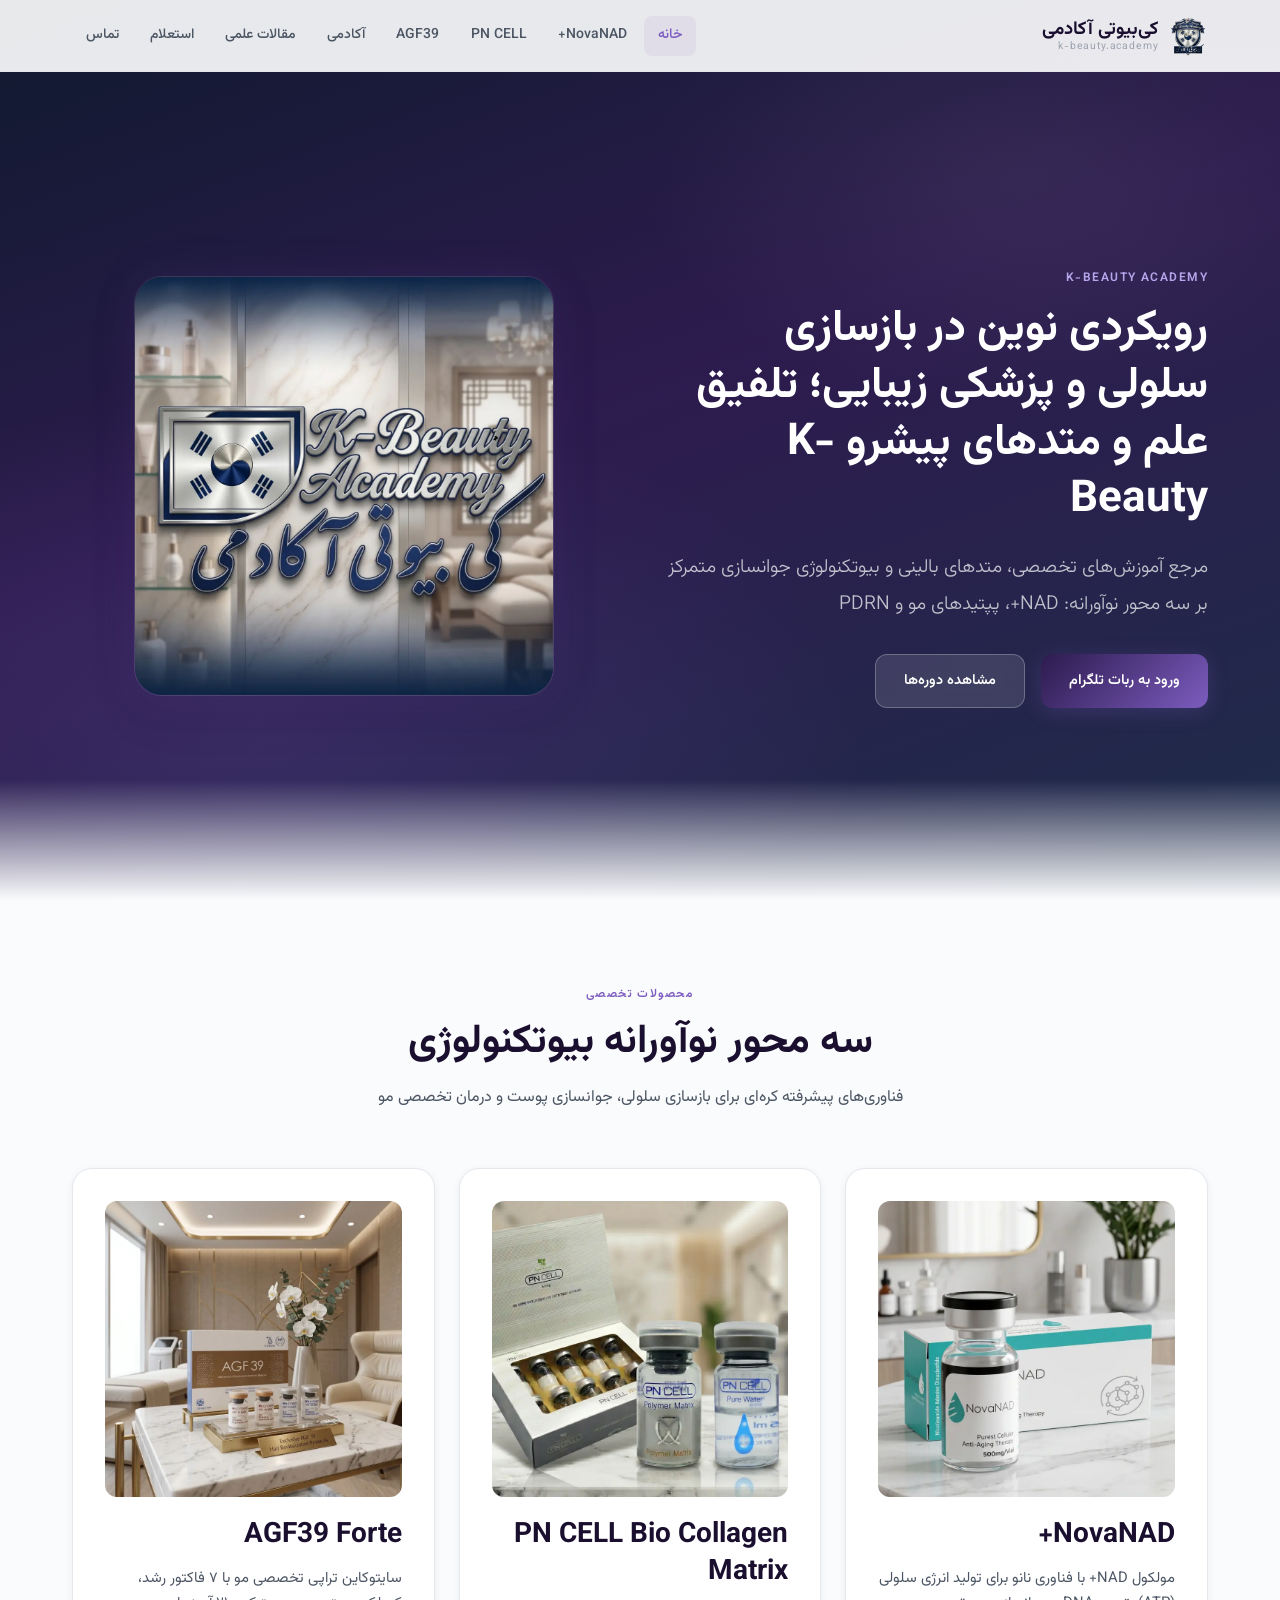
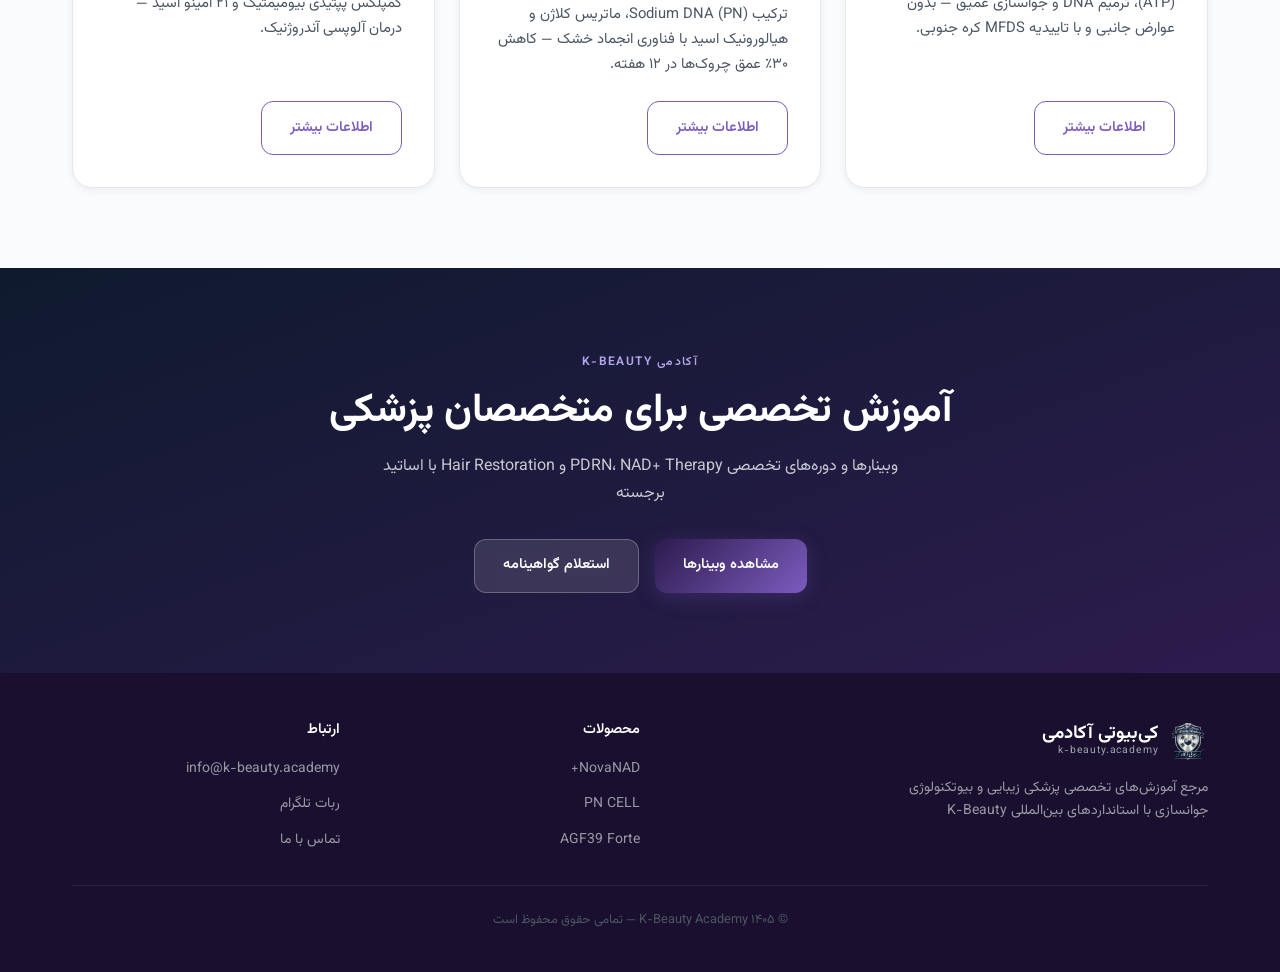
==== index.html @ c07292ba "Add scientific articles section with all 31 PDFs. Include listing page with filter/search, article d" ====
<!DOCTYPE html>
<html lang="fa" dir="rtl">
<head>
  <meta charset="UTF-8">
  <meta name="viewport" content="width=device-width, initial-scale=1.0">
  <meta name="description" content="K-Beauty Academy — مرجع آموزش‌های تخصصی پزشکی زیبایی، بیوتکنولوژی جوانسازی و متدهای بالینی NAD+، PDRN و پپتیدهای مو">
  <title>K-Beauty Academy | آکادمی پزشکی زیبایی</title>
  <link rel="stylesheet" href="style.css">
  <link rel="icon" href="images/logo/favicon.png" type="image/png">
  <link rel="apple-touch-icon" href="images/logo/apple-touch-icon.png">
  <meta property="og:title" content="K-Beauty Academy | آکادمی پزشکی زیبایی">
  <meta property="og:description" content="مرجع آموزش‌های تخصصی پزشکی زیبایی، بیوتکنولوژی جوانسازی و متدهای بالینی NAD+، PDRN و پپتیدهای مو">
  <meta property="og:image" content="https://k-beauty.academy/images/og/og-share.webp">
  <meta property="og:url" content="https://k-beauty.academy">
  <meta property="og:type" content="website">
</head>
<body>

  <!-- Header -->
  <header class="site-header">
    <div class="container header-inner">
      <a href="index.html" class="logo" aria-label="کی‌بیوتی آکادمی">
        <img src="images/logo/logo.png" alt="" class="logo-img" width="40" height="40">
        <div class="logo-text">
          <span>کی‌بیوتی آکادمی</span>
          <span>k-beauty.academy</span>
        </div>
      </a>
      <nav class="main-nav" aria-label="منوی اصلی">
        <ul>
          <li><a href="index.html">خانه</a></li>
          <li><a href="novanad.html">NovaNAD+</a></li>
          <li><a href="pncell.html">PN CELL</a></li>
          <li><a href="agf39.html">AGF39</a></li>
          <li><a href="academy.html">آکادمی</a></li>
          <li><a href="articles.html">مقالات علمی</a></li>
          <li><a href="verify.html">استعلام</a></li>
          <li><a href="contact.html">تماس</a></li>
        </ul>
      </nav>
      <button class="menu-toggle" aria-label="باز کردن منو" aria-expanded="false">
        <span></span><span></span><span></span>
      </button>
    </div>
  </header>

  <!-- Mobile Nav -->
  <div class="mobile-nav" aria-hidden="true">
    <nav class="mobile-nav-panel" aria-label="منوی موبایل">
      <ul>
        <li><a href="index.html">خانه</a></li>
        <li><a href="novanad.html">NovaNAD+</a></li>
        <li><a href="pncell.html">PN CELL</a></li>
        <li><a href="agf39.html">AGF39</a></li>
        <li><a href="academy.html">آکادمی</a></li>
        <li><a href="articles.html">مقالات علمی</a></li>
        <li><a href="verify.html">استعلام گواهینامه</a></li>
        <li><a href="contact.html">تماس با ما</a></li>
      </ul>
    </nav>
  </div>

  <main>
    <!-- Hero -->
    <section class="hero">
      <div class="container hero-grid">
        <div class="hero-content">
          <span class="eyebrow">K-Beauty Academy</span>
          <h1>رویکردی نوین در بازسازی سلولی و پزشکی زیبایی؛ تلفیق علم و متدهای پیشرو K-Beauty</h1>
          <p class="lead">مرجع آموزش‌های تخصصی، متدهای بالینی و بیوتکنولوژی جوانسازی متمرکز بر سه محور نوآورانه: NAD+، پپتیدهای مو و PDRN</p>
          <div class="hero-cta">
            <a href="#" class="btn btn--primary" data-telegram>ورود به ربات تلگرام</a>
            <a href="academy.html" class="btn btn--ghost">مشاهده دوره‌ها</a>
          </div>
        </div>
        <div class="hero-visual">
          <img src="images/hero/home-hero.webp" alt="بیوتکنولوژی بازسازی سلولی K-Beauty" class="hero-img" width="420" height="420" loading="eager">
        </div>
      </div>
    </section>

    <!-- Products -->
    <section class="section">
      <div class="container">
        <div class="section-header">
          <span class="eyebrow">محصولات تخصصی</span>
          <h2>سه محور نوآورانه بیوتکنولوژی</h2>
          <p>فناوری‌های پیشرفته کره‌ای برای بازسازی سلولی، جوانسازی پوست و درمان تخصصی مو</p>
        </div>
        <div class="products-grid">
          <article class="product-card">
            <img src="images/products/novanad.webp" alt="NovaNAD+" class="product-card-img" width="400" height="400" loading="lazy">
            <h3>NovaNAD+</h3>
            <p>مولکول NAD+ با فناوری نانو برای تولید انرژی سلولی (ATP)، ترمیم DNA و جوانسازی عمیق — بدون عوارض جانبی و با تاییدیه MFDS کره جنوبی.</p>
            <a href="novanad.html" class="btn btn--outline">اطلاعات بیشتر</a>
          </article>
          <article class="product-card">
            <img src="images/products/pncell.webp" alt="PN CELL Bio Collagen Matrix" class="product-card-img" width="400" height="400" loading="lazy">
            <h3>PN CELL Bio Collagen Matrix</h3>
            <p>ترکیب Sodium DNA (PN)، ماتریس کلاژن و هیالورونیک اسید با فناوری انجماد خشک — کاهش ۳۰٪ عمق چروک‌ها در ۱۲ هفته.</p>
            <a href="pncell.html" class="btn btn--outline">اطلاعات بیشتر</a>
          </article>
          <article class="product-card">
            <img src="images/products/agf39.webp" alt="AGF39 Forte" class="product-card-img" width="400" height="400" loading="lazy">
            <h3>AGF39 Forte</h3>
            <p>سایتوکاین تراپی تخصصی مو با ۷ فاکتور رشد، کمپلکس پپتیدی بیومیمتیک و ۲۱ آمینو اسید — درمان آلوپسی آندروژنیک.</p>
            <a href="agf39.html" class="btn btn--outline">اطلاعات بیشتر</a>
          </article>
        </div>
      </div>
    </section>

    <!-- CTA Section -->
    <section class="section section--dark">
      <div class="container" style="text-align:center">
        <span class="eyebrow" style="color:rgba(196,181,253,0.9)">آکادمی K-Beauty</span>
        <h2>آموزش تخصصی برای متخصصان پزشکی</h2>
        <p style="max-width:560px;margin:1rem auto 2rem">وبینارها و دوره‌های تخصصی PDRN، NAD+ Therapy و Hair Restoration با اساتید برجسته</p>
        <div style="display:flex;flex-wrap:wrap;gap:1rem;justify-content:center">
          <a href="academy.html" class="btn btn--primary">مشاهده وبینارها</a>
          <a href="verify.html" class="btn btn--ghost">استعلام گواهینامه</a>
        </div>
      </div>
    </section>
  </main>

  <!-- Footer -->
  <footer class="site-footer">
    <div class="container">
      <div class="footer-grid">
        <div class="footer-brand">
          <a href="index.html" class="logo">
            <img src="images/logo/logo.png" alt="" class="logo-img" width="40" height="40">
            <div class="logo-text">
              <span>کی‌بیوتی آکادمی</span>
              <span>k-beauty.academy</span>
            </div>
          </a>
          <p>مرجع آموزش‌های تخصصی پزشکی زیبایی و بیوتکنولوژی جوانسازی با استانداردهای بین‌المللی K-Beauty</p>
        </div>
        <div class="footer-links">
          <h4>محصولات</h4>
          <ul>
            <li><a href="novanad.html">NovaNAD+</a></li>
            <li><a href="pncell.html">PN CELL</a></li>
            <li><a href="agf39.html">AGF39 Forte</a></li>
          </ul>
        </div>
        <div class="footer-links">
          <h4>ارتباط</h4>
          <ul>
            <li><a href="mailto:info@k-beauty.academy">info@k-beauty.academy</a></li>
            <li><a href="#" data-telegram>ربات تلگرام</a></li>
            <li><a href="contact.html">تماس با ما</a></li>
          </ul>
        </div>
      </div>
      <div class="footer-bottom">
        <p>© ۱۴۰۵ K-Beauty Academy — تمامی حقوق محفوظ است</p>
      </div>
    </div>
  </footer>

  <script src="main.js?v=2"></script>
</body>
</html>
---- style.css ----
/* ==========================================================================
   K-Beauty Academy — Global Styles
   Luxury Korean Biotech Clinic Aesthetic
   ========================================================================== */

@import url('https://fonts.googleapis.com/css2?family=Vazirmatn:wght@300;400;500;600;700&display=swap');

/* --- Design Tokens --- */
:root {
  --white-clinical: #FAFBFC;
  --white-pure: #FFFFFF;
  --silver-light: #E4E7EC;
  --silver: #9CA3AF;
  --silver-metallic: linear-gradient(135deg, #D1D5DB 0%, #9CA3AF 50%, #C4C9D1 100%);
  --purple-deep: #1A0F2E;
  --purple-elegant: #2D1B4E;
  --purple-mid: #4A3278;
  --purple-accent: #7C5CBF;
  --purple-glow: rgba(124, 92, 191, 0.25);
  --navy-biotech: #0F1A2E;
  --navy-mid: #1E2D4A;
  --text-primary: #1A1A2E;
  --text-secondary: #4B5563;
  --text-muted: #6B7280;
  --text-on-dark: #F3F4F6;
  --success: #059669;
  --error: #DC2626;
  --shadow-sm: 0 2px 8px rgba(26, 15, 46, 0.06);
  --shadow-md: 0 8px 32px rgba(26, 15, 46, 0.1);
  --shadow-lg: 0 16px 48px rgba(26, 15, 46, 0.14);
  --shadow-glow: 0 0 40px rgba(124, 92, 191, 0.15);
  --radius-sm: 8px;
  --radius-md: 12px;
  --radius-lg: 20px;
  --radius-xl: 28px;
  --transition: 0.3s cubic-bezier(0.4, 0, 0.2, 1);
  --header-height: 72px;
  --max-width: 1200px;
  --font-body: 'Vazirmatn', system-ui, sans-serif;
}

/* --- Reset & Base --- */
*,
*::before,
*::after {
  box-sizing: border-box;
  margin: 0;
  padding: 0;
}

html {
  scroll-behavior: smooth;
  font-size: 16px;
}

body {
  font-family: var(--font-body);
  background-color: var(--white-clinical);
  color: var(--text-primary);
  line-height: 1.7;
  direction: rtl;
  overflow-x: hidden;
  -webkit-font-smoothing: antialiased;
}

img {
  max-width: 100%;
  height: auto;
  display: block;
}

a {
  color: var(--purple-accent);
  text-decoration: none;
  transition: color var(--transition);
}

a:hover {
  color: var(--purple-mid);
}

ul {
  list-style: none;
}

/* --- Typography --- */
h1, h2, h3, h4 {
  font-family: var(--font-body);
  font-weight: 700;
  line-height: 1.3;
  color: var(--purple-deep);
}

h1 { font-size: clamp(2rem, 5vw, 3.25rem); }
h2 { font-size: clamp(1.75rem, 4vw, 2.5rem); }
h3 { font-size: clamp(1.25rem, 3vw, 1.75rem); }
h4 { font-size: clamp(1.1rem, 2.5vw, 1.35rem); }

p {
  color: var(--text-secondary);
  margin-bottom: 1rem;
}

.lead {
  font-size: clamp(1rem, 2.5vw, 1.2rem);
  color: var(--text-muted);
  font-weight: 300;
}

.eyebrow {
  display: inline-block;
  font-family: var(--font-body);
  font-size: 0.75rem;
  font-weight: 600;
  letter-spacing: 0.12em;
  text-transform: uppercase;
  color: var(--purple-accent);
  margin-bottom: 0.75rem;
}

/* --- Layout Utilities --- */
.container {
  width: 100%;
  max-width: var(--max-width);
  margin: 0 auto;
  padding: 0 1.25rem;
}

.section {
  padding: 5rem 0;
}

.section--alt {
  background: var(--white-pure);
}

.section--dark {
  background: linear-gradient(160deg, var(--navy-biotech) 0%, var(--purple-elegant) 100%);
  color: var(--text-on-dark);
}

.section--dark h2,
.section--dark h3 {
  color: var(--white-pure);
}

.section--dark p {
  color: rgba(243, 244, 246, 0.8);
}

.section-header {
  text-align: center;
  max-width: 720px;
  margin: 0 auto 3.5rem;
}

.section-header p {
  margin-top: 1rem;
}

/* --- Header & Navigation --- */
.site-header {
  position: fixed;
  top: 0;
  left: 0;
  right: 0;
  z-index: 1000;
  height: var(--header-height);
  background: rgba(250, 251, 252, 0.92);
  backdrop-filter: blur(16px);
  -webkit-backdrop-filter: blur(16px);
  border-bottom: 1px solid rgba(228, 231, 236, 0.8);
  transition: box-shadow var(--transition);
}

.site-header.scrolled {
  box-shadow: var(--shadow-sm);
}

.header-inner {
  display: flex;
  align-items: center;
  justify-content: space-between;
  height: var(--header-height);
  gap: 1rem;
}

.logo {
  display: flex;
  align-items: center;
  gap: 0.6rem;
  text-decoration: none;
  flex-shrink: 0;
}

.logo-icon {
  width: 40px;
  height: 40px;
  background: linear-gradient(135deg, var(--purple-elegant), var(--purple-accent));
  border-radius: var(--radius-sm);
  display: flex;
  align-items: center;
  justify-content: center;
  color: var(--white-pure);
  font-family: var(--font-body);
  font-size: 1.1rem;
  font-weight: 700;
  box-shadow: var(--shadow-glow);
}

.logo-img {
  width: 40px;
  height: 40px;
  object-fit: contain;
  flex-shrink: 0;
}

.logo-text {
  display: flex;
  flex-direction: column;
  line-height: 1.2;
}

.logo-text span:first-child {
  font-family: var(--font-body);
  font-size: 1.15rem;
  font-weight: 700;
  color: var(--purple-deep);
}

.logo-text span:last-child {
  font-size: 0.65rem;
  color: var(--silver);
  letter-spacing: 0.08em;
}

/* Desktop Nav */
.main-nav {
  display: none;
}

.main-nav ul {
  display: flex;
  align-items: center;
  gap: 0.25rem;
}

.main-nav a {
  display: block;
  padding: 0.5rem 0.85rem;
  font-size: 0.875rem;
  font-weight: 500;
  color: var(--text-secondary);
  border-radius: var(--radius-sm);
  transition: all var(--transition);
}

.main-nav a:hover,
.main-nav a.active {
  color: var(--purple-accent);
  background: rgba(124, 92, 191, 0.08);
}

/* Hamburger */
.menu-toggle {
  display: flex;
  flex-direction: column;
  justify-content: center;
  gap: 5px;
  width: 44px;
  height: 44px;
  background: none;
  border: none;
  cursor: pointer;
  padding: 8px;
  border-radius: var(--radius-sm);
  transition: background var(--transition);
  z-index: 1001;
}

.menu-toggle:hover {
  background: rgba(124, 92, 191, 0.08);
}

.menu-toggle span {
  display: block;
  width: 24px;
  height: 2px;
  background: var(--purple-deep);
  border-radius: 2px;
  transition: all var(--transition);
  margin: 0 auto;
}

.menu-toggle.active span:nth-child(1) {
  transform: translateY(7px) rotate(45deg);
}

.menu-toggle.active span:nth-child(2) {
  opacity: 0;
  transform: scaleX(0);
}

.menu-toggle.active span:nth-child(3) {
  transform: translateY(-7px) rotate(-45deg);
}

/* Mobile Nav Overlay */
.mobile-nav {
  position: fixed;
  inset: 0;
  background: rgba(15, 26, 46, 0.6);
  backdrop-filter: blur(4px);
  z-index: 999;
  opacity: 0;
  visibility: hidden;
  transition: all var(--transition);
}

.mobile-nav.open {
  opacity: 1;
  visibility: visible;
}

.mobile-nav-panel {
  position: absolute;
  top: 0;
  right: 0;
  width: min(320px, 85vw);
  height: 100%;
  background: var(--white-pure);
  padding: calc(var(--header-height) + 1.5rem) 1.5rem 2rem;
  transform: translateX(100%);
  transition: transform var(--transition);
  box-shadow: var(--shadow-lg);
  overflow-y: auto;
}

.mobile-nav.open .mobile-nav-panel {
  transform: translateX(0);
}

.mobile-nav ul {
  display: flex;
  flex-direction: column;
  gap: 0.25rem;
}

.mobile-nav a {
  display: block;
  padding: 0.85rem 1rem;
  font-size: 1rem;
  font-weight: 500;
  color: var(--text-primary);
  border-radius: var(--radius-sm);
  transition: all var(--transition);
}

.mobile-nav a:hover,
.mobile-nav a.active {
  background: rgba(124, 92, 191, 0.1);
  color: var(--purple-accent);
}

/* --- Buttons --- */
.btn {
  display: inline-flex;
  align-items: center;
  justify-content: center;
  gap: 0.5rem;
  padding: 0.85rem 1.75rem;
  font-family: var(--font-body);
  font-size: 0.9rem;
  font-weight: 600;
  border: none;
  border-radius: var(--radius-md);
  cursor: pointer;
  transition: all var(--transition);
  text-decoration: none;
  white-space: nowrap;
}

.btn--primary {
  background: linear-gradient(135deg, var(--purple-elegant), var(--purple-accent));
  color: var(--white-pure);
  box-shadow: 0 4px 20px var(--purple-glow);
}

.btn--primary:hover {
  transform: translateY(-2px);
  box-shadow: 0 8px 28px var(--purple-glow);
  color: var(--white-pure);
}

.btn--outline {
  background: transparent;
  color: var(--purple-accent);
  border: 1.5px solid var(--purple-accent);
}

.btn--outline:hover {
  background: var(--purple-accent);
  color: var(--white-pure);
}

.btn--ghost {
  background: rgba(255, 255, 255, 0.12);
  color: var(--white-pure);
  border: 1px solid rgba(255, 255, 255, 0.25);
  backdrop-filter: blur(8px);
}

.btn--ghost:hover {
  background: rgba(255, 255, 255, 0.2);
  color: var(--white-pure);
}

.btn--silver {
  background: var(--silver-metallic);
  color: var(--purple-deep);
}

.btn--full {
  width: 100%;
}

/* --- Hero Section --- */
.hero {
  position: relative;
  min-height: 100vh;
  display: flex;
  align-items: center;
  padding-top: var(--header-height);
  background: linear-gradient(160deg, var(--navy-biotech) 0%, var(--purple-elegant) 45%, var(--navy-mid) 100%);
  overflow: hidden;
}

.hero::before {
  content: '';
  position: absolute;
  inset: 0;
  background:
    radial-gradient(ellipse 80% 60% at 20% 80%, rgba(124, 92, 191, 0.2) 0%, transparent 60%),
    radial-gradient(ellipse 60% 50% at 80% 20%, rgba(156, 163, 175, 0.1) 0%, transparent 50%);
  pointer-events: none;
}

.hero::after {
  content: '';
  position: absolute;
  bottom: 0;
  left: 0;
  right: 0;
  height: 120px;
  background: linear-gradient(to top, var(--white-clinical), transparent);
  pointer-events: none;
}

.hero-grid {
  position: relative;
  z-index: 1;
  display: grid;
  grid-template-columns: 1fr;
  gap: 3rem;
  align-items: center;
  padding: 4rem 0 6rem;
}

.hero-content {
  max-width: 680px;
}

.hero .eyebrow {
  color: rgba(196, 181, 253, 0.9);
}

.hero h1 {
  color: var(--white-pure);
  margin-bottom: 1.25rem;
  font-size: clamp(1.75rem, 5vw, 2.75rem);
}

.hero .lead {
  color: rgba(243, 244, 246, 0.75);
  margin-bottom: 2rem;
  line-height: 1.9;
}

.hero-cta {
  display: flex;
  flex-wrap: wrap;
  gap: 1rem;
}

.hero-visual {
  display: none;
  position: relative;
}

.hero-img {
  width: 100%;
  max-width: 420px;
  margin: 0 auto;
  border-radius: var(--radius-xl);
  box-shadow: var(--shadow-lg), var(--shadow-glow);
  border: 1px solid rgba(255, 255, 255, 0.12);
  animation: float 6s ease-in-out infinite;
}

@keyframes float {
  0%, 100% { transform: translateY(0); }
  50% { transform: translateY(-12px); }
}

/* --- Product Cards --- */
.products-grid {
  display: grid;
  grid-template-columns: 1fr;
  gap: 1.5rem;
}

.product-card {
  background: var(--white-pure);
  border-radius: var(--radius-lg);
  padding: 2rem;
  border: 1px solid var(--silver-light);
  box-shadow: var(--shadow-sm);
  transition: all var(--transition);
  display: flex;
  flex-direction: column;
  position: relative;
  overflow: hidden;
}

.product-card::before {
  content: '';
  position: absolute;
  top: 0;
  right: 0;
  left: 0;
  height: 3px;
  background: linear-gradient(90deg, var(--purple-elegant), var(--purple-accent), var(--silver));
  opacity: 0;
  transition: opacity var(--transition);
}

.product-card:hover {
  transform: translateY(-4px);
  box-shadow: var(--shadow-md);
  border-color: rgba(124, 92, 191, 0.2);
}

.product-card:hover::before {
  opacity: 1;
}

.product-card-icon {
  width: 56px;
  height: 56px;
  border-radius: var(--radius-md);
  background: linear-gradient(135deg, rgba(124, 92, 191, 0.12), rgba(45, 27, 78, 0.08));
  display: flex;
  align-items: center;
  justify-content: center;
  font-size: 1.5rem;
  margin-bottom: 1.25rem;
}

.product-card-img {
  width: 100%;
  aspect-ratio: 1;
  object-fit: cover;
  border-radius: var(--radius-md);
  margin-bottom: 1.25rem;
  background: var(--white-clinical);
}

.product-card h3 {
  margin-bottom: 0.75rem;
}

.product-card p {
  flex-grow: 1;
  font-size: 0.925rem;
  margin-bottom: 1.5rem;
}

.product-card .btn {
  align-self: flex-start;
}

/* --- Page Hero (inner pages) --- */
.page-hero {
  padding-top: calc(var(--header-height) + 3rem);
  padding-bottom: 3rem;
  background: linear-gradient(160deg, var(--navy-biotech) 0%, var(--purple-elegant) 100%);
  text-align: center;
  position: relative;
  overflow: hidden;
}

.page-hero::before {
  content: '';
  position: absolute;
  inset: 0;
  background: radial-gradient(ellipse at center, rgba(124, 92, 191, 0.15) 0%, transparent 70%);
  z-index: 0;
}

.page-hero--bg {
  background-size: cover;
  background-position: center;
  background-repeat: no-repeat;
}

.page-hero--bg::before {
  background: linear-gradient(160deg, rgba(15, 26, 46, 0.88) 0%, rgba(45, 27, 78, 0.82) 100%);
}

.page-hero--novanad { background-image: url('images/pages/hero-novanad.webp'); }
.page-hero--pncell { background-image: url('images/pages/hero-pncell.webp'); }
.page-hero--agf39 { background-image: url('images/pages/hero-agf39.webp'); }
.page-hero--academy { background-image: url('images/pages/hero-academy.webp'); }

.product-showcase {
  width: 100%;
  border-radius: var(--radius-lg);
  box-shadow: var(--shadow-md);
  margin-bottom: 1.5rem;
}

.page-hero .container {
  position: relative;
  z-index: 1;
}

.page-hero .eyebrow {
  color: rgba(196, 181, 253, 0.9);
}

.page-hero h1 {
  color: var(--white-pure);
  margin-bottom: 0.75rem;
}

.page-hero .lead {
  color: rgba(243, 244, 246, 0.7);
  max-width: 600px;
  margin: 0 auto;
}

/* --- Content Blocks --- */
.content-grid {
  display: grid;
  grid-template-columns: 1fr;
  gap: 2.5rem;
  align-items: start;
}

.content-block {
  background: var(--white-pure);
  border-radius: var(--radius-lg);
  padding: 2rem;
  border: 1px solid var(--silver-light);
  box-shadow: var(--shadow-sm);
}

.feature-list {
  display: flex;
  flex-direction: column;
  gap: 1rem;
}

.feature-item {
  display: flex;
  gap: 1rem;
  align-items: flex-start;
  padding: 1rem;
  background: var(--white-clinical);
  border-radius: var(--radius-md);
  border: 1px solid var(--silver-light);
  transition: all var(--transition);
}

.feature-item:hover {
  border-color: rgba(124, 92, 191, 0.25);
  box-shadow: var(--shadow-sm);
}

.feature-icon {
  flex-shrink: 0;
  width: 44px;
  height: 44px;
  border-radius: var(--radius-sm);
  background: linear-gradient(135deg, var(--purple-elegant), var(--purple-accent));
  color: var(--white-pure);
  display: flex;
  align-items: center;
  justify-content: center;
  font-size: 1.1rem;
}

.feature-item h4 {
  margin-bottom: 0.25rem;
  font-family: var(--font-body);
  font-weight: 600;
  font-size: 0.95rem;
}

.feature-item p {
  font-size: 0.875rem;
  margin-bottom: 0;
}

/* Stats Row */
.stats-row {
  display: grid;
  grid-template-columns: repeat(2, 1fr);
  gap: 1rem;
}

.stat-card {
  text-align: center;
  padding: 1.5rem 1rem;
  background: linear-gradient(135deg, rgba(124, 92, 191, 0.08), rgba(45, 27, 78, 0.04));
  border-radius: var(--radius-md);
  border: 1px solid rgba(124, 92, 191, 0.15);
}

.stat-card .stat-value {
  font-family: var(--font-body);
  font-size: 2.25rem;
  font-weight: 700;
  color: var(--purple-accent);
  line-height: 1;
  margin-bottom: 0.5rem;
}

.stat-card .stat-label {
  font-size: 0.8rem;
  color: var(--text-muted);
}

/* Tech Badge */
.tech-badge {
  display: inline-flex;
  align-items: center;
  gap: 0.5rem;
  padding: 0.5rem 1rem;
  background: rgba(124, 92, 191, 0.1);
  border: 1px solid rgba(124, 92, 191, 0.2);
  border-radius: 100px;
  font-size: 0.8rem;
  font-weight: 500;
  color: var(--purple-mid);
  margin-bottom: 1rem;
}

/* --- Academy / Webinar Card --- */
.webinars-grid {
  display: grid;
  grid-template-columns: 1fr;
  gap: 2rem;
}

.webinar-card {
  background: var(--white-pure);
  border-radius: var(--radius-xl);
  overflow: hidden;
  border: 1px solid var(--silver-light);
  box-shadow: var(--shadow-md);
  display: flex;
  flex-direction: column;
}

.webinar-card--active {
  border-color: rgba(124, 92, 191, 0.35);
  box-shadow: var(--shadow-md), var(--shadow-glow);
}

.webinar-poster {
  width: 100%;
  aspect-ratio: 1 / 1;
  object-fit: cover;
  display: block;
  background: var(--white-clinical);
}

.webinar-card-header {
  background: linear-gradient(135deg, var(--purple-elegant), var(--purple-accent));
  padding: 1.75rem 2rem;
  color: var(--white-pure);
  min-height: 9.5rem;
  display: flex;
  flex-direction: column;
  justify-content: flex-start;
}

.webinar-card--ended .webinar-card-header {
  background: linear-gradient(135deg, #3d3d4a, #5a5a6e);
}

.webinar-card-header .badge {
  display: inline-block;
  padding: 0.35rem 0.85rem;
  background: rgba(255, 255, 255, 0.15);
  border-radius: 100px;
  font-size: 0.75rem;
  font-weight: 600;
  margin-bottom: 1rem;
}

.badge--open {
  background: rgba(255, 255, 255, 0.22);
}

.badge--ended {
  background: rgba(0, 0, 0, 0.2);
}

.webinar-card-header h2 {
  color: var(--white-pure);
  font-size: clamp(1.1rem, 2.5vw, 1.5rem);
  margin-bottom: 0;
  line-height: 1.5;
}

.webinar-card-body {
  padding: 2rem;
  flex-grow: 1;
  display: flex;
  flex-direction: column;
}

.webinar-card-body p {
  font-size: 0.925rem;
}

.webinar-card-body .webinar-meta {
  margin-bottom: 1rem;
}

.webinar-card-body > p:last-of-type {
  flex-grow: 1;
}

.webinar-meta {
  display: flex;
  flex-direction: column;
  gap: 0.3rem;
  margin-bottom: 1.5rem;
}

.webinar-meta-item {
  display: flex;
  align-items: center;
  gap: 0.5rem;
  font-size: 0.875rem;
  color: var(--text-secondary);
  line-height: 1.4;
}

.webinar-meta-item .icon {
  width: 1.5rem;
  height: 1.5rem;
  background: none;
  border-radius: 0;
  display: flex;
  align-items: center;
  justify-content: center;
  font-size: 0.95rem;
  flex-shrink: 0;
}

.btn--disabled,
.btn--disabled:disabled {
  background: var(--silver-light);
  color: var(--text-muted);
  cursor: not-allowed;
  box-shadow: none;
  border: 1px solid var(--silver-light);
  width: 100%;
  margin-top: 1.5rem;
}

.btn--disabled:hover {
  transform: none;
  box-shadow: none;
}

/* --- Verify Page --- */
.verify-section {
  min-height: calc(100vh - var(--header-height) - 200px);
  display: flex;
  align-items: center;
  padding: calc(var(--header-height) + 3rem) 0 4rem;
}

.verify-card {
  max-width: 520px;
  margin: 0 auto;
  background: var(--white-pure);
  border-radius: var(--radius-xl);
  padding: 2.5rem 2rem;
  border: 1px solid var(--silver-light);
  box-shadow: var(--shadow-md);
  text-align: center;
}

.verify-card h1 {
  font-size: clamp(1.5rem, 4vw, 2rem);
  margin-bottom: 0.5rem;
}

.verify-card > p {
  margin-bottom: 2rem;
}

.verify-form {
  display: flex;
  flex-direction: column;
  gap: 1rem;
}

.verify-input-group {
  position: relative;
}

.verify-input {
  width: 100%;
  padding: 1rem 1.25rem;
  font-family: var(--font-body);
  font-size: 1rem;
  text-align: center;
  letter-spacing: 0.08em;
  border: 2px solid var(--silver-light);
  border-radius: var(--radius-md);
  background: var(--white-clinical);
  color: var(--text-primary);
  transition: all var(--transition);
  direction: ltr;
}

.verify-input:focus {
  outline: none;
  border-color: var(--purple-accent);
  box-shadow: 0 0 0 4px var(--purple-glow);
}

.verify-result {
  margin-top: 1.5rem;
  padding: 1.5rem;
  border-radius: var(--radius-md);
  opacity: 0;
  transform: translateY(10px);
  transition: all 0.4s cubic-bezier(0.4, 0, 0.2, 1);
}

.verify-form--loading .verify-input {
  opacity: 0.7;
}

.verify-form--loading .btn {
  position: relative;
}

.verify-result--loading {
  padding: 1.5rem;
  color: var(--text-muted);
  font-size: 0.9rem;
}

.btn:disabled {
  opacity: 0.75;
  cursor: wait;
}

.verify-result.show {
  opacity: 1;
  transform: translateY(0);
}

.verify-result--success {
  background: linear-gradient(135deg, rgba(5, 150, 105, 0.08), rgba(5, 150, 105, 0.04));
  border: 1px solid rgba(5, 150, 105, 0.25);
}

.verify-result--error {
  background: linear-gradient(135deg, rgba(220, 38, 38, 0.08), rgba(220, 38, 38, 0.04));
  border: 1px solid rgba(220, 38, 38, 0.25);
}

.verify-result h3 {
  font-family: var(--font-body);
  font-size: 1rem;
  margin-bottom: 0.75rem;
}

.verify-result--success h3 { color: var(--success); }
.verify-result--error h3 { color: var(--error); }

.cert-details {
  text-align: right;
  margin-top: 1rem;
}

.cert-details dt {
  font-size: 0.75rem;
  color: var(--text-muted);
  margin-top: 0.75rem;
}

.cert-details dd {
  font-size: 0.95rem;
  font-weight: 600;
  color: var(--text-primary);
}

.cert-badge {
  display: inline-block;
  margin-top: 1rem;
  padding: 0.5rem 1.25rem;
  background: linear-gradient(135deg, var(--purple-elegant), var(--purple-accent));
  color: var(--white-pure);
  border-radius: 100px;
  font-size: 0.85rem;
  font-weight: 600;
}

/* --- Contact Page --- */
.contact-grid {
  display: grid;
  grid-template-columns: 1fr;
  gap: 2rem;
  padding: calc(var(--header-height) + 3rem) 0 4rem;
}

.contact-info {
  background: linear-gradient(160deg, var(--navy-biotech), var(--purple-elegant));
  border-radius: var(--radius-xl);
  padding: 2rem;
  color: var(--text-on-dark);
}

.contact-info h2 {
  color: var(--white-pure);
  margin-bottom: 1rem;
}

.contact-info p {
  color: rgba(243, 244, 246, 0.75);
  margin-bottom: 2rem;
}

.contact-links {
  display: flex;
  flex-direction: column;
  gap: 1rem;
}

.contact-link {
  display: flex;
  align-items: center;
  gap: 1rem;
  padding: 1rem;
  background: rgba(255, 255, 255, 0.08);
  border-radius: var(--radius-md);
  border: 1px solid rgba(255, 255, 255, 0.12);
  color: var(--white-pure);
  transition: all var(--transition);
}

.contact-link:hover {
  background: rgba(255, 255, 255, 0.14);
  color: var(--white-pure);
  transform: translateX(-4px);
}

.contact-link .icon {
  width: 44px;
  height: 44px;
  border-radius: var(--radius-sm);
  background: rgba(124, 92, 191, 0.3);
  display: flex;
  align-items: center;
  justify-content: center;
  font-size: 1.2rem;
  flex-shrink: 0;
}

.contact-form-card {
  background: var(--white-pure);
  border-radius: var(--radius-xl);
  padding: 2rem;
  border: 1px solid var(--silver-light);
  box-shadow: var(--shadow-md);
}

.contact-form-card h2 {
  margin-bottom: 1.5rem;
}

.form-group {
  margin-bottom: 1.25rem;
}

.form-group label {
  display: block;
  font-size: 0.85rem;
  font-weight: 500;
  color: var(--text-secondary);
  margin-bottom: 0.5rem;
}

.form-group input,
.form-group textarea,
.form-group select {
  width: 100%;
  padding: 0.85rem 1rem;
  font-family: var(--font-body);
  font-size: 0.95rem;
  border: 1.5px solid var(--silver-light);
  border-radius: var(--radius-md);
  background: var(--white-clinical);
  color: var(--text-primary);
  transition: all var(--transition);
}

.form-group select {
  cursor: pointer;
  appearance: none;
  background-image: url("data:image/svg+xml,%3Csvg xmlns='http://www.w3.org/2000/svg' width='12' height='8' viewBox='0 0 12 8'%3E%3Cpath fill='%236B7280' d='M1 1l5 5 5-5'/%3E%3C/svg%3E");
  background-repeat: no-repeat;
  background-position: left 1rem center;
  padding-left: 2.5rem;
}

.form-group input:focus,
.form-group textarea:focus,
.form-group select:focus {
  outline: none;
  border-color: var(--purple-accent);
  box-shadow: 0 0 0 3px var(--purple-glow);
  background-color: var(--white-pure);
}

.form-group--other {
  animation: fadeIn 0.3s ease;
}

@keyframes fadeIn {
  from { opacity: 0; transform: translateY(-6px); }
  to { opacity: 1; transform: translateY(0); }
}

.contact-success {
  text-align: center;
  padding: 2rem 1rem;
}

.contact-success-icon {
  width: 64px;
  height: 64px;
  margin: 0 auto 1.25rem;
  border-radius: 50%;
  background: linear-gradient(135deg, var(--purple-elegant), var(--purple-accent));
  color: var(--white-pure);
  font-size: 1.75rem;
  display: flex;
  align-items: center;
  justify-content: center;
  box-shadow: var(--shadow-glow);
}

.contact-success h3 {
  margin-bottom: 0.75rem;
  font-size: 1.25rem;
}

.contact-success p {
  color: var(--text-muted);
  margin-bottom: 0;
}

.form-group textarea {
  min-height: 120px;
  resize: vertical;
}

/* --- Toast Notification --- */
.toast-container {
  position: fixed;
  bottom: 1.5rem;
  left: 50%;
  transform: translateX(-50%) translateY(120%);
  z-index: 2000;
  transition: transform 0.4s cubic-bezier(0.4, 0, 0.2, 1);
}

.toast-container.show {
  transform: translateX(-50%) translateY(0);
}

.toast {
  display: flex;
  align-items: center;
  gap: 0.75rem;
  padding: 1rem 1.5rem;
  background: var(--purple-deep);
  color: var(--white-pure);
  border-radius: var(--radius-md);
  box-shadow: var(--shadow-lg);
  font-size: 0.9rem;
  font-weight: 500;
  min-width: 280px;
  border: 1px solid rgba(124, 92, 191, 0.3);
}

.toast-icon {
  width: 28px;
  height: 28px;
  border-radius: 50%;
  background: var(--success);
  display: flex;
  align-items: center;
  justify-content: center;
  font-size: 0.85rem;
  flex-shrink: 0;
}

/* --- Footer --- */
.site-footer {
  background: var(--purple-deep);
  color: rgba(243, 244, 246, 0.7);
  padding: 3rem 0 1.5rem;
}

.footer-grid {
  display: grid;
  grid-template-columns: 1fr;
  gap: 2rem;
  margin-bottom: 2rem;
}

.footer-brand .logo-text span:first-child {
  color: var(--white-pure);
}

.footer-brand .logo-text span:last-child {
  color: var(--silver);
}

.footer-brand p {
  color: rgba(243, 244, 246, 0.6);
  font-size: 0.875rem;
  margin-top: 1rem;
  max-width: 320px;
}

.footer-links h4 {
  color: var(--white-pure);
  font-family: var(--font-body);
  font-size: 0.9rem;
  font-weight: 600;
  margin-bottom: 1rem;
}

.footer-links ul {
  display: flex;
  flex-direction: column;
  gap: 0.5rem;
}

.footer-links a {
  color: rgba(243, 244, 246, 0.6);
  font-size: 0.875rem;
  transition: color var(--transition);
}

.footer-links a:hover {
  color: var(--white-pure);
}

.footer-bottom {
  padding-top: 1.5rem;
  border-top: 1px solid rgba(255, 255, 255, 0.08);
  display: flex;
  flex-direction: column;
  gap: 0.5rem;
  align-items: center;
  text-align: center;
  font-size: 0.8rem;
  color: rgba(243, 244, 246, 0.4);
}

/* --- Ingredient Tags --- */
.ingredient-tags {
  display: flex;
  flex-wrap: wrap;
  gap: 0.5rem;
  margin: 1rem 0;
}

.ingredient-tag {
  padding: 0.4rem 0.85rem;
  background: var(--white-clinical);
  border: 1px solid var(--silver-light);
  border-radius: 100px;
  font-size: 0.8rem;
  color: var(--text-secondary);
  transition: all var(--transition);
}

.ingredient-tag:hover {
  border-color: var(--purple-accent);
  color: var(--purple-accent);
}

/* --- Method Cards --- */
.methods-grid {
  display: grid;
  grid-template-columns: 1fr;
  gap: 1rem;
}

.method-card {
  padding: 1.5rem;
  background: var(--white-clinical);
  border-radius: var(--radius-md);
  border: 1px solid var(--silver-light);
  text-align: center;
  transition: all var(--transition);
}

.method-card:hover {
  border-color: rgba(124, 92, 191, 0.3);
  box-shadow: var(--shadow-sm);
}

.method-card .method-icon {
  font-size: 2rem;
  margin-bottom: 0.75rem;
}

.method-card h4 {
  font-family: var(--font-body);
  font-size: 0.95rem;
  margin-bottom: 0.5rem;
}

.method-card p {
  font-size: 0.85rem;
  margin-bottom: 0;
}

/* --- Responsive Breakpoints --- */
@media (min-width: 640px) {
  .products-grid {
    grid-template-columns: repeat(2, 1fr);
  }

  .stats-row {
    grid-template-columns: repeat(2, 1fr);
  }

  .methods-grid {
    grid-template-columns: repeat(3, 1fr);
  }

  .footer-grid {
    grid-template-columns: repeat(2, 1fr);
  }
}

@media (min-width: 768px) {
  .main-nav {
    display: block;
  }

  .menu-toggle {
    display: none;
  }

  .hero-grid {
    grid-template-columns: 1fr 1fr;
  }

  .hero-visual {
    display: block;
  }

  .content-grid {
    grid-template-columns: 1fr 1fr;
  }

  .contact-grid {
    grid-template-columns: 1fr 1.2fr;
    align-items: start;
  }

  .webinar-meta {
    flex-direction: row;
    flex-wrap: wrap;
    gap: 1.5rem;
  }
}

@media (min-width: 1024px) {
  .webinars-grid {
    grid-template-columns: repeat(3, 1fr);
    align-items: stretch;
  }

  .webinar-card-header {
    min-height: 11.5rem;
  }

  .products-grid {
    grid-template-columns: repeat(3, 1fr);
  }

  .footer-grid {
    grid-template-columns: 2fr 1fr 1fr;
  }

  .container {
    padding: 0 2rem;
  }
}

@media (min-width: 768px) and (max-width: 1023px) {
  .webinars-grid {
    grid-template-columns: repeat(2, 1fr);
  }

  .webinars-grid .webinar-card:last-child {
    grid-column: 1 / -1;
    max-width: 480px;
    margin: 0 auto;
    width: 100%;
  }
}

/* --- Accessibility --- */
@media (prefers-reduced-motion: reduce) {
  *,
  *::before,
  *::after {
    animation-duration: 0.01ms !important;
    animation-iteration-count: 1 !important;
    transition-duration: 0.01ms !important;
  }

  html {
    scroll-behavior: auto;
  }
}

:focus-visible {
  outline: 2px solid var(--purple-accent);
  outline-offset: 2px;
}

.sr-only {
  position: absolute;
  width: 1px;
  height: 1px;
  padding: 0;
  margin: -1px;
  overflow: hidden;
  clip: rect(0, 0, 0, 0);
  white-space: nowrap;
  border: 0;
}

/* ==========================================================================
   Scientific Articles
   ========================================================================== */

.page-hero--articles {
  background-image: url('images/pages/hero-academy.webp');
}

.articles-layout {
  display: flex;
  flex-direction: column;
  gap: 2rem;
  align-items: stretch;
}

.articles-sidebar {
  background: var(--white-pure);
  border: 1px solid var(--silver-light);
  border-radius: var(--radius-lg);
  padding: 1.5rem;
  box-shadow: var(--shadow-sm);
}

.articles-sidebar__block + .articles-sidebar__block {
  margin-top: 1.5rem;
  padding-top: 1.5rem;
  border-top: 1px solid var(--silver-light);
}

.articles-sidebar__label {
  display: block;
  font-size: 0.85rem;
  font-weight: 600;
  color: var(--purple-deep);
  margin-bottom: 0.75rem;
}

.articles-sidebar__hint {
  font-size: 0.75rem;
  color: var(--text-muted);
  margin-top: 0.5rem;
  margin-bottom: 0;
}

.articles-search-input {
  width: 100%;
  padding: 0.75rem 1rem;
  border: 1px solid var(--silver-light);
  border-radius: var(--radius-md);
  font-family: var(--font-body);
  font-size: 0.95rem;
  background: var(--white-clinical);
  transition: border-color var(--transition), box-shadow var(--transition);
}

.articles-search-input:focus {
  outline: none;
  border-color: var(--purple-accent);
  box-shadow: 0 0 0 3px var(--purple-glow);
}

.articles-filters {
  display: flex;
  flex-wrap: wrap;
  gap: 0.5rem;
}

.articles-filter {
  padding: 0.45rem 0.9rem;
  border: 1px solid var(--silver-light);
  border-radius: 999px;
  background: var(--white-clinical);
  color: var(--text-secondary);
  font-family: var(--font-body);
  font-size: 0.85rem;
  font-weight: 500;
  cursor: pointer;
  transition: all var(--transition);
}

.articles-filter:hover {
  border-color: var(--purple-accent);
  color: var(--purple-mid);
}

.articles-filter.active {
  background: linear-gradient(135deg, var(--purple-elegant), var(--purple-accent));
  border-color: transparent;
  color: var(--white-pure);
}

.articles-grid {
  display: grid;
  grid-template-columns: 1fr;
  gap: 1.25rem;
}

.articles-empty,
.articles-error {
  text-align: center;
  color: var(--text-muted);
  padding: 3rem 1rem;
  background: var(--white-pure);
  border-radius: var(--radius-lg);
  border: 1px dashed var(--silver-light);
}

.article-card {
  display: block;
  background: var(--white-pure);
  border: 1px solid var(--silver-light);
  border-radius: var(--radius-lg);
  padding: 1.5rem;
  text-decoration: none;
  color: inherit;
  transition: all var(--transition);
  position: relative;
  overflow: hidden;
}

.article-card::before {
  content: '';
  position: absolute;
  top: 0;
  right: 0;
  width: 4px;
  height: 100%;
  background: var(--purple-accent);
  opacity: 0;
  transition: opacity var(--transition);
}

.article-card:hover {
  border-color: rgba(124, 92, 191, 0.35);
  box-shadow: var(--shadow-md);
  transform: translateY(-2px);
}

.article-card:hover::before {
  opacity: 1;
}

.article-card--nad::before { background: var(--purple-accent); }
.article-card--pdrn::before { background: #0d9488; }
.article-card--agf::before { background: var(--navy-mid); }
.article-card--other::before { background: var(--silver); }

.article-card__badge {
  display: inline-block;
  padding: 0.3rem 0.75rem;
  border-radius: 999px;
  font-size: 0.7rem;
  font-weight: 600;
  letter-spacing: 0.04em;
  margin-bottom: 0.85rem;
  background: rgba(124, 92, 191, 0.12);
  color: var(--purple-mid);
}

.article-card--pdrn .article-card__badge {
  background: rgba(13, 148, 136, 0.12);
  color: #0f766e;
}

.article-card--agf .article-card__badge {
  background: rgba(30, 45, 74, 0.12);
  color: var(--navy-mid);
}

.article-card--other .article-card__badge {
  background: rgba(107, 114, 128, 0.12);
  color: var(--text-muted);
}

.article-card__title-fa {
  font-size: clamp(1rem, 2.5vw, 1.2rem);
  color: var(--purple-deep);
  margin-bottom: 0.35rem;
  line-height: 1.45;
}

.article-card__title-en {
  font-size: 0.85rem;
  color: var(--text-muted);
  margin-bottom: 1rem;
  line-height: 1.5;
}

.article-card__meta {
  display: grid;
  gap: 0.65rem;
  margin-bottom: 1rem;
}

.article-card__meta div {
  display: flex;
  gap: 0.5rem;
  font-size: 0.85rem;
}

.article-card__meta dt {
  color: var(--text-muted);
  font-weight: 500;
  flex-shrink: 0;
}

.article-card__meta dt::after {
  content: ':';
}

.article-card__meta dd {
  color: var(--text-secondary);
  margin: 0;
}

.article-card__journal-en {
  display: block;
  font-size: 0.8rem;
  color: var(--text-muted);
  margin-top: 0.15rem;
}

.article-card__link {
  font-size: 0.85rem;
  font-weight: 600;
  color: var(--purple-accent);
}

/* --- Article Detail Page (no site header/footer) --- */

.article-page-body {
  background: var(--white-clinical);
  min-height: 100vh;
}

.article-page {
  max-width: 900px;
  margin: 0 auto;
  padding: 1.5rem 1.25rem 3rem;
}

.article-page__loading {
  text-align: center;
  color: var(--text-muted);
  padding: 4rem 1rem;
}

.article-page__top {
  margin-bottom: 2rem;
}

.article-page__back {
  display: inline-flex;
  align-items: center;
  gap: 0.35rem;
  padding: 0.5rem 1rem;
  background: var(--white-pure);
  border: 1px solid var(--silver-light);
  border-radius: var(--radius-md);
  color: var(--purple-mid);
  font-size: 0.9rem;
  font-weight: 500;
  text-decoration: none;
  transition: all var(--transition);
}

.article-page__back:hover {
  border-color: var(--purple-accent);
  color: var(--purple-accent);
  box-shadow: var(--shadow-sm);
}

.article-page__content {
  background: var(--white-pure);
  border: 1px solid var(--silver-light);
  border-radius: var(--radius-xl);
  padding: clamp(1.5rem, 4vw, 2.5rem);
  box-shadow: var(--shadow-sm);
}

.article-page__badge {
  display: inline-block;
  padding: 0.35rem 0.85rem;
  border-radius: 999px;
  font-size: 0.75rem;
  font-weight: 600;
  margin-bottom: 1rem;
  background: rgba(124, 92, 191, 0.12);
  color: var(--purple-mid);
}

.article-page__badge--pdrn {
  background: rgba(13, 148, 136, 0.12);
  color: #0f766e;
}

.article-page__badge--agf {
  background: rgba(30, 45, 74, 0.12);
  color: var(--navy-mid);
}

.article-page__badge--other {
  background: rgba(107, 114, 128, 0.12);
  color: var(--text-muted);
}

.article-page__title-fa {
  font-size: clamp(1.35rem, 4vw, 1.85rem);
  margin-bottom: 0.5rem;
  line-height: 1.35;
}

.article-page__title-en {
  font-size: clamp(0.95rem, 2.5vw, 1.1rem);
  color: var(--text-muted);
  margin-bottom: 1.5rem;
  line-height: 1.5;
}

.article-page__meta {
  display: grid;
  gap: 0.75rem;
  padding: 1.25rem;
  background: var(--white-clinical);
  border-radius: var(--radius-md);
  margin-bottom: 1.5rem;
}

.article-page__meta div {
  display: flex;
  flex-wrap: wrap;
  gap: 0.35rem 0.5rem;
  font-size: 0.9rem;
}

.article-page__meta dt {
  color: var(--text-muted);
  font-weight: 600;
}

.article-page__meta dt::after {
  content: ':';
}

.article-page__meta dd {
  color: var(--text-secondary);
  margin: 0;
}

.article-page__summary p {
  font-size: 0.95rem;
  line-height: 1.8;
}

.article-page__summary-en {
  color: var(--text-muted);
  font-size: 0.9rem !important;
  margin-top: 0.75rem;
  padding-top: 0.75rem;
  border-top: 1px solid var(--silver-light);
}

.article-page__actions {
  margin: 1.75rem 0;
}

.article-page__preview h2 {
  font-size: 1rem;
  color: var(--purple-deep);
  margin-bottom: 1rem;
}

.article-page__preview-frame {
  position: relative;
  width: 100%;
  height: 70vh;
  min-height: 400px;
  border: 1px solid var(--silver-light);
  border-radius: var(--radius-md);
  overflow: hidden;
  background: var(--white-clinical);
}

.article-page__preview-frame iframe {
  width: 100%;
  height: 100%;
  border: 0;
}

.article-page__preview-note {
  font-size: 0.8rem;
  color: var(--text-muted);
  margin-top: 0.75rem;
  margin-bottom: 0;
}

.article-page__error {
  text-align: center;
  padding: 3rem 1rem;
  color: var(--error);
}

@media (min-width: 768px) {
  .articles-grid {
    grid-template-columns: repeat(2, 1fr);
  }
}

@media (min-width: 992px) {
  .articles-layout {
    flex-direction: row;
    gap: 2.5rem;
    align-items: flex-start;
  }

  .articles-sidebar {
    width: 280px;
    flex-shrink: 0;
    position: sticky;
    top: calc(var(--header-height) + 1.5rem);
  }

  .articles-main {
    flex: 1;
    min-width: 0;
  }
}

@media (max-width: 767px) {
  .article-page__preview-frame {
    height: 50vh;
    min-height: 280px;
  }
}
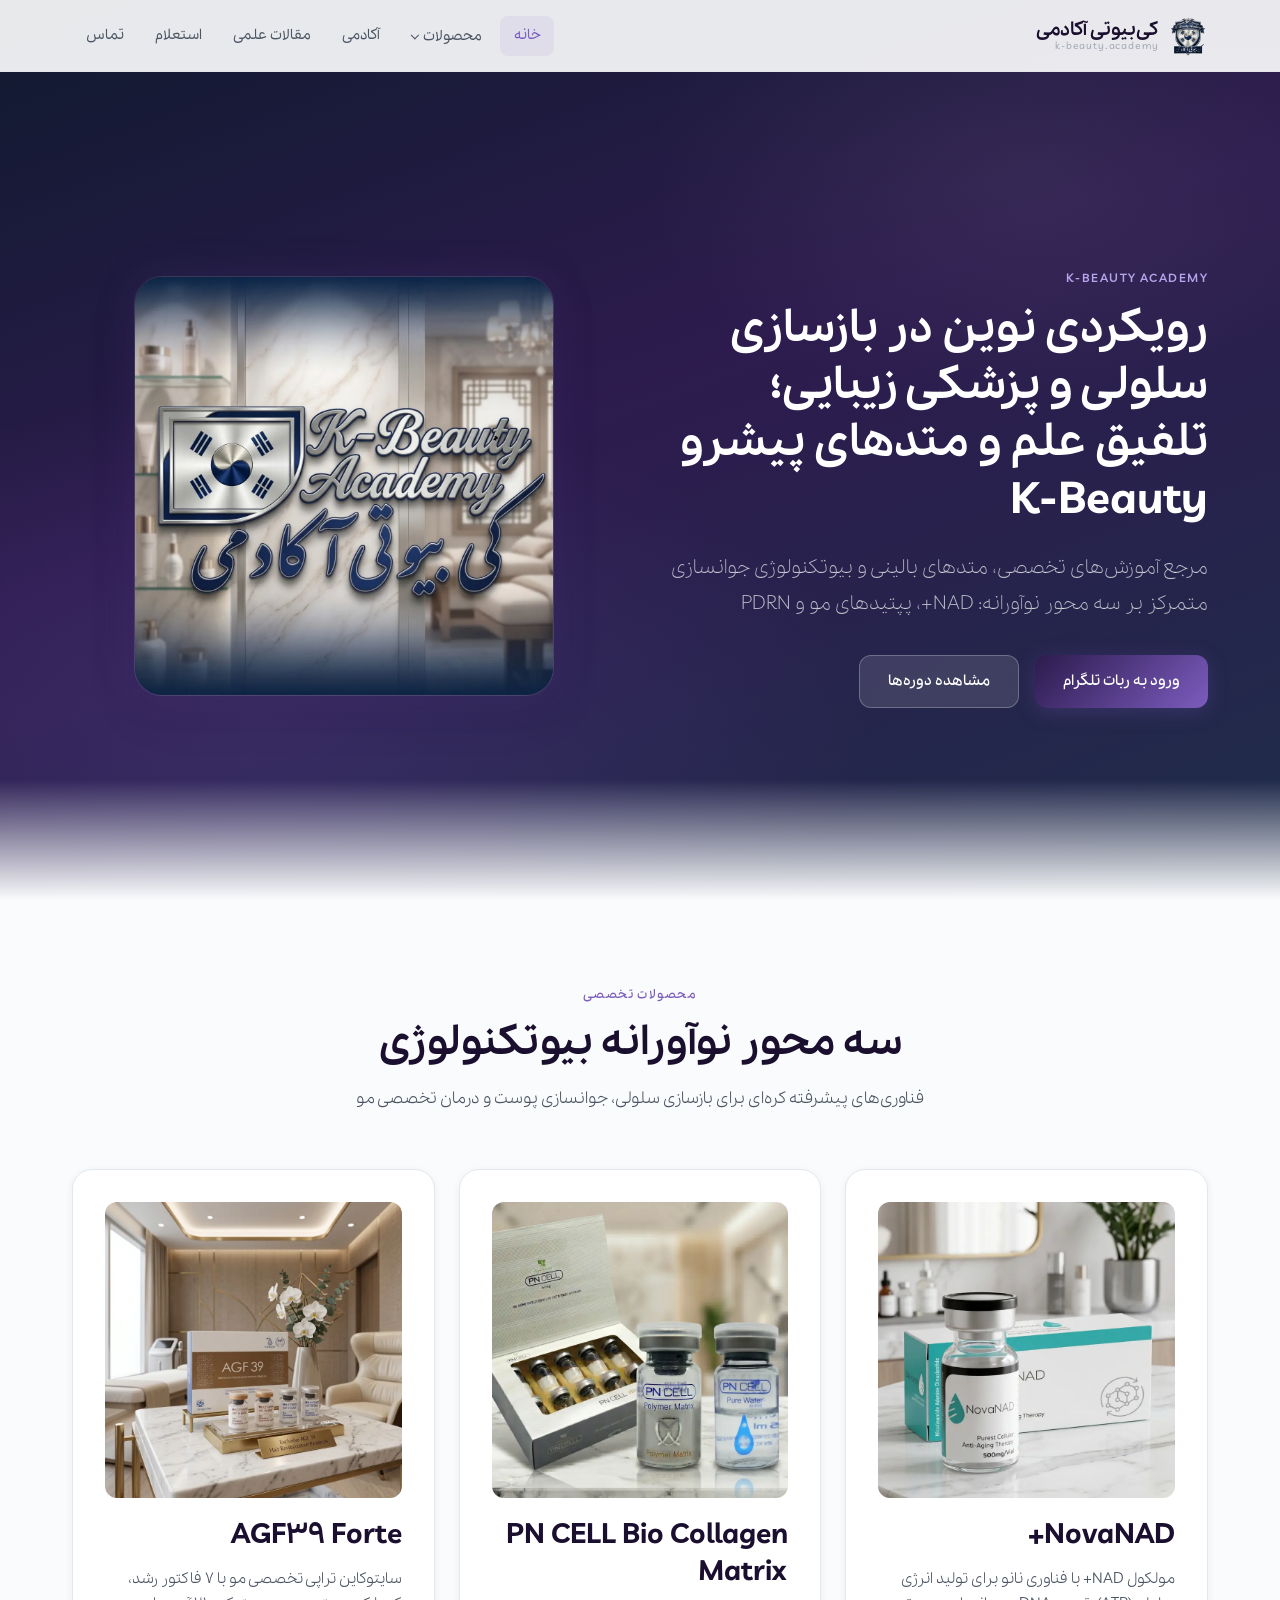
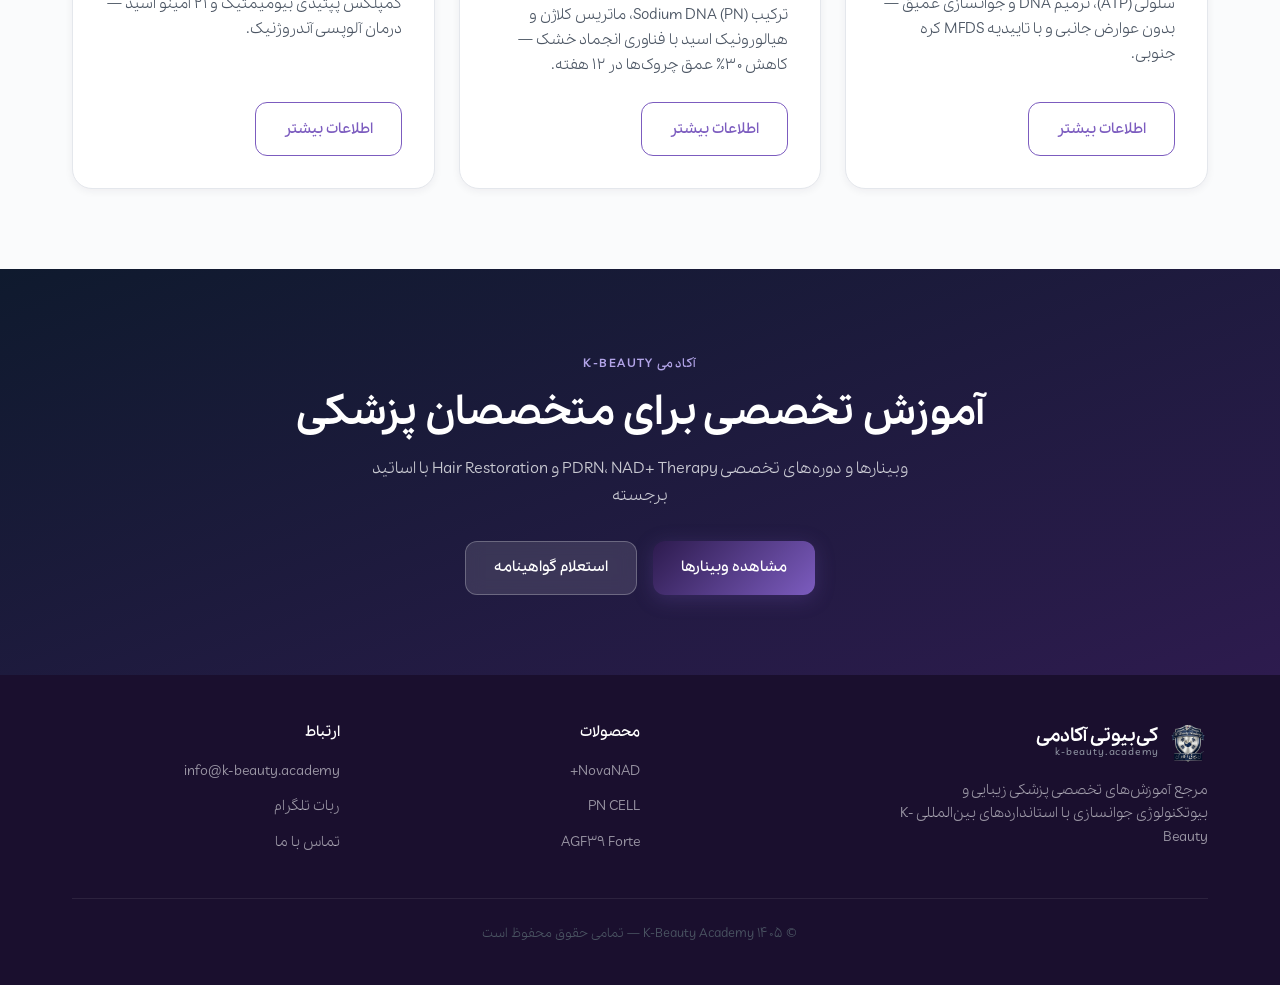
==== commit f940b208: "Improve articles UX, Pelak font, and products submenu. Sort articles by year descending, add mobile " ====
--- a/index.html
+++ b/index.html
@@ -5,7 +5,7 @@
   <meta name="viewport" content="width=device-width, initial-scale=1.0">
   <meta name="description" content="K-Beauty Academy — مرجع آموزش‌های تخصصی پزشکی زیبایی، بیوتکنولوژی جوانسازی و متدهای بالینی NAD+، PDRN و پپتیدهای مو">
   <title>K-Beauty Academy | آکادمی پزشکی زیبایی</title>
-  <link rel="stylesheet" href="style.css">
+  <link rel="stylesheet" href="style.css?v=3">
   <link rel="icon" href="images/logo/favicon.png" type="image/png">
   <link rel="apple-touch-icon" href="images/logo/apple-touch-icon.png">
   <meta property="og:title" content="K-Beauty Academy | آکادمی پزشکی زیبایی">
@@ -29,9 +29,14 @@
       <nav class="main-nav" aria-label="منوی اصلی">
         <ul>
           <li><a href="index.html">خانه</a></li>
-          <li><a href="novanad.html">NovaNAD+</a></li>
-          <li><a href="pncell.html">PN CELL</a></li>
-          <li><a href="agf39.html">AGF39</a></li>
+          <li class="nav-dropdown">
+            <button type="button" class="nav-dropdown__toggle" aria-expanded="false" aria-haspopup="true">محصولات</button>
+            <ul class="nav-dropdown__menu" role="menu">
+              <li role="none"><a href="novanad.html" role="menuitem">NovaNAD+</a></li>
+              <li role="none"><a href="pncell.html" role="menuitem">PN CELL</a></li>
+              <li role="none"><a href="agf39.html" role="menuitem">AGF39</a></li>
+            </ul>
+          </li>
           <li><a href="academy.html">آکادمی</a></li>
           <li><a href="articles.html">مقالات علمی</a></li>
           <li><a href="verify.html">استعلام</a></li>
@@ -49,9 +54,14 @@
     <nav class="mobile-nav-panel" aria-label="منوی موبایل">
       <ul>
         <li><a href="index.html">خانه</a></li>
-        <li><a href="novanad.html">NovaNAD+</a></li>
-        <li><a href="pncell.html">PN CELL</a></li>
-        <li><a href="agf39.html">AGF39</a></li>
+        <li class="mobile-nav-group">
+          <button type="button" class="mobile-nav-group__toggle" aria-expanded="false">محصولات</button>
+          <ul class="mobile-nav-sub">
+            <li><a href="novanad.html">NovaNAD+</a></li>
+            <li><a href="pncell.html">PN CELL</a></li>
+            <li><a href="agf39.html">AGF39</a></li>
+          </ul>
+        </li>
         <li><a href="academy.html">آکادمی</a></li>
         <li><a href="articles.html">مقالات علمی</a></li>
         <li><a href="verify.html">استعلام گواهینامه</a></li>
@@ -161,6 +171,6 @@
     </div>
   </footer>
 
-  <script src="main.js?v=2"></script>
+  <script src="main.js?v=3"></script>
 </body>
 </html>
--- a/style.css
+++ b/style.css
@@ -3,7 +3,46 @@
    Luxury Korean Biotech Clinic Aesthetic
    ========================================================================== */
 
-@import url('https://fonts.googleapis.com/css2?family=Vazirmatn:wght@300;400;500;600;700&display=swap');
+/* --- Pelak (Farsi numerals) --- */
+@font-face {
+  font-family: 'Pelak';
+  src: url('font/pelak/PelakFA-light.woff2') format('woff2');
+  font-weight: 300;
+  font-style: normal;
+  font-display: swap;
+}
+
+@font-face {
+  font-family: 'Pelak';
+  src: url('font/pelak/PelakFA-Regular.woff2') format('woff2');
+  font-weight: 400;
+  font-style: normal;
+  font-display: swap;
+}
+
+@font-face {
+  font-family: 'Pelak';
+  src: url('font/pelak/PelakFA-Medium.woff2') format('woff2');
+  font-weight: 500;
+  font-style: normal;
+  font-display: swap;
+}
+
+@font-face {
+  font-family: 'Pelak';
+  src: url('font/pelak/PelakFA-SemiBold.woff2') format('woff2');
+  font-weight: 600;
+  font-style: normal;
+  font-display: swap;
+}
+
+@font-face {
+  font-family: 'Pelak';
+  src: url('font/pelak/PelakFA-Bold.woff2') format('woff2');
+  font-weight: 700;
+  font-style: normal;
+  font-display: swap;
+}
 
 /* --- Design Tokens --- */
 :root {
@@ -36,7 +75,7 @@
   --transition: 0.3s cubic-bezier(0.4, 0, 0.2, 1);
   --header-height: 72px;
   --max-width: 1200px;
-  --font-body: 'Vazirmatn', system-ui, sans-serif;
+  --font-body: 'Pelak', system-ui, sans-serif;
 }
 
 /* --- Reset & Base --- */
@@ -261,6 +300,89 @@
   background: rgba(124, 92, 191, 0.08);
 }
 
+/* Products dropdown — desktop */
+.nav-dropdown {
+  position: relative;
+}
+
+.nav-dropdown__toggle {
+  display: inline-flex;
+  align-items: center;
+  gap: 0.35rem;
+  padding: 0.5rem 0.85rem;
+  font-family: var(--font-body);
+  font-size: 0.875rem;
+  font-weight: 500;
+  color: var(--text-secondary);
+  background: none;
+  border: none;
+  border-radius: var(--radius-sm);
+  cursor: pointer;
+  transition: all var(--transition);
+}
+
+.nav-dropdown__toggle::after {
+  content: '';
+  width: 0.4rem;
+  height: 0.4rem;
+  border-right: 1.5px solid currentColor;
+  border-bottom: 1.5px solid currentColor;
+  transform: rotate(45deg) translateY(-1px);
+  transition: transform var(--transition);
+}
+
+.nav-dropdown:hover .nav-dropdown__toggle::after,
+.nav-dropdown.open .nav-dropdown__toggle::after {
+  transform: rotate(-135deg) translateY(1px);
+}
+
+.nav-dropdown__toggle:hover,
+.nav-dropdown__toggle.active {
+  color: var(--purple-accent);
+  background: rgba(124, 92, 191, 0.08);
+}
+
+.nav-dropdown__menu {
+  position: absolute;
+  top: calc(100% + 0.35rem);
+  right: 0;
+  min-width: 11rem;
+  padding: 0.4rem;
+  background: var(--white-pure);
+  border: 1px solid var(--silver-light);
+  border-radius: var(--radius-md);
+  box-shadow: var(--shadow-md);
+  opacity: 0;
+  visibility: hidden;
+  transform: translateY(6px);
+  transition: all var(--transition);
+  z-index: 1002;
+}
+
+.nav-dropdown:hover .nav-dropdown__menu,
+.nav-dropdown.open .nav-dropdown__menu,
+.nav-dropdown:focus-within .nav-dropdown__menu {
+  opacity: 1;
+  visibility: visible;
+  transform: translateY(0);
+}
+
+.nav-dropdown__menu a {
+  display: block;
+  padding: 0.55rem 0.75rem;
+  font-size: 0.85rem;
+  font-weight: 500;
+  color: var(--text-secondary);
+  border-radius: var(--radius-sm);
+  white-space: nowrap;
+}
+
+.nav-dropdown__menu a:hover,
+.nav-dropdown__menu a.active {
+  color: var(--purple-accent);
+  background: rgba(124, 92, 191, 0.08);
+}
+
 /* Hamburger */
 .menu-toggle {
   display: flex;
@@ -360,6 +482,64 @@
 .mobile-nav a.active {
   background: rgba(124, 92, 191, 0.1);
   color: var(--purple-accent);
+}
+
+.mobile-nav-group {
+  margin: 0.15rem 0;
+}
+
+.mobile-nav-group__toggle {
+  display: flex;
+  align-items: center;
+  justify-content: space-between;
+  width: 100%;
+  padding: 0.85rem 1rem;
+  font-family: var(--font-body);
+  font-size: 1rem;
+  font-weight: 600;
+  color: var(--text-primary);
+  background: none;
+  border: none;
+  border-radius: var(--radius-sm);
+  cursor: pointer;
+  text-align: right;
+  transition: all var(--transition);
+}
+
+.mobile-nav-group__toggle::after {
+  content: '';
+  width: 0.45rem;
+  height: 0.45rem;
+  border-right: 2px solid var(--purple-accent);
+  border-bottom: 2px solid var(--purple-accent);
+  transform: rotate(45deg);
+  transition: transform var(--transition);
+  flex-shrink: 0;
+}
+
+.mobile-nav-group.open .mobile-nav-group__toggle::after {
+  transform: rotate(-135deg);
+}
+
+.mobile-nav-group__toggle:hover,
+.mobile-nav-group__toggle.active {
+  background: rgba(124, 92, 191, 0.1);
+  color: var(--purple-accent);
+}
+
+.mobile-nav-sub {
+  display: none;
+  padding: 0.15rem 0 0.35rem;
+  margin: 0 0 0.25rem;
+}
+
+.mobile-nav-group.open .mobile-nav-sub {
+  display: block;
+}
+
+.mobile-nav-sub a {
+  padding: 0.7rem 1rem 0.7rem 1.5rem;
+  font-size: 0.95rem;
 }
 
 /* --- Buttons --- */
@@ -1567,7 +1747,7 @@
 .articles-grid {
   display: grid;
   grid-template-columns: 1fr;
-  gap: 1.25rem;
+  gap: 1.5rem;
 }
 
 .articles-empty,
@@ -1581,124 +1761,392 @@
 }
 
 .article-card {
-  display: block;
+  display: flex;
+  flex-direction: column;
+  min-height: 240px;
+  background: var(--white-pure);
+  border: 1px solid rgba(228, 231, 236, 0.95);
+  border-radius: var(--radius-xl);
+  text-decoration: none;
+  color: inherit;
+  transition: transform var(--transition), box-shadow var(--transition), border-color var(--transition);
+  position: relative;
+  overflow: hidden;
+  box-shadow: var(--shadow-sm);
+}
+
+.article-card__stripe {
+  height: 5px;
+  flex-shrink: 0;
+  background: linear-gradient(90deg, var(--purple-elegant), var(--purple-accent));
+}
+
+.article-card--pdrn .article-card__stripe {
+  background: linear-gradient(90deg, #0f766e, #14b8a6);
+}
+
+.article-card--agf .article-card__stripe {
+  background: linear-gradient(90deg, var(--navy-biotech), var(--navy-mid));
+}
+
+.article-card--other .article-card__stripe {
+  background: linear-gradient(90deg, #6b7280, #9ca3af);
+}
+
+.article-card__body {
+  display: flex;
+  flex-direction: column;
+  flex: 1;
+  padding: 1.35rem 1.5rem 1.25rem;
+}
+
+.article-card:hover {
+  border-color: rgba(124, 92, 191, 0.4);
+  box-shadow: var(--shadow-md), 0 12px 40px rgba(124, 92, 191, 0.1);
+  transform: translateY(-4px);
+}
+
+.article-card--pdrn:hover {
+  border-color: rgba(13, 148, 136, 0.4);
+  box-shadow: var(--shadow-md), 0 12px 40px rgba(13, 148, 136, 0.1);
+}
+
+.article-card--agf:hover {
+  border-color: rgba(30, 45, 74, 0.35);
+  box-shadow: var(--shadow-md), 0 12px 40px rgba(30, 45, 74, 0.1);
+}
+
+.article-card__badge {
+  display: inline-flex;
+  align-self: flex-start;
+  padding: 0.35rem 0.85rem;
+  border-radius: 999px;
+  font-size: 0.68rem;
+  font-weight: 700;
+  letter-spacing: 0.06em;
+  text-transform: uppercase;
+  margin-bottom: 1rem;
+  background: linear-gradient(135deg, rgba(124, 92, 191, 0.14), rgba(74, 50, 120, 0.08));
+  color: var(--purple-mid);
+  border: 1px solid rgba(124, 92, 191, 0.2);
+}
+
+.article-card--pdrn .article-card__badge {
+  background: linear-gradient(135deg, rgba(13, 148, 136, 0.14), rgba(15, 118, 110, 0.08));
+  color: #0f766e;
+  border-color: rgba(13, 148, 136, 0.22);
+}
+
+.article-card--agf .article-card__badge {
+  background: linear-gradient(135deg, rgba(30, 45, 74, 0.12), rgba(15, 26, 46, 0.06));
+  color: var(--navy-mid);
+  border-color: rgba(30, 45, 74, 0.2);
+}
+
+.article-card--other .article-card__badge {
+  background: rgba(107, 114, 128, 0.1);
+  color: var(--text-muted);
+  border-color: rgba(107, 114, 128, 0.2);
+}
+
+.article-card__title-en {
+  font-size: clamp(0.88rem, 2vw, 0.95rem);
+  font-weight: 600;
+  color: var(--navy-mid);
+  line-height: 1.5;
+  margin: 0 0 0.65rem;
+  display: -webkit-box;
+  -webkit-line-clamp: 3;
+  -webkit-box-orient: vertical;
+  overflow: hidden;
+  text-align: left;
+}
+
+.article-card__title-fa {
+  font-size: clamp(0.95rem, 2.2vw, 1.05rem);
+  font-weight: 500;
+  color: var(--purple-deep);
+  line-height: 1.65;
+  margin: 0;
+  flex-grow: 1;
+  display: -webkit-box;
+  -webkit-line-clamp: 3;
+  -webkit-box-orient: vertical;
+  overflow: hidden;
+}
+
+.article-card__footer {
+  display: flex;
+  align-items: center;
+  justify-content: space-between;
+  gap: 0.75rem;
+  margin-top: 1.25rem;
+  padding-top: 1rem;
+  border-top: 1px solid rgba(228, 231, 236, 0.9);
+}
+
+.article-card__year {
+  font-size: 0.8rem;
+  font-weight: 500;
+  color: var(--text-muted);
+  letter-spacing: 0.01em;
+}
+
+.article-card__cta {
+  display: flex;
+  align-items: center;
+  justify-content: center;
+  width: 2rem;
+  height: 2rem;
+  border-radius: 50%;
+  background: rgba(124, 92, 191, 0.1);
+  color: var(--purple-accent);
+  font-size: 0.9rem;
+  font-weight: 700;
+  transition: background var(--transition), color var(--transition), transform var(--transition);
+  flex-shrink: 0;
+}
+
+.article-card--pdrn .article-card__cta {
+  background: rgba(13, 148, 136, 0.1);
+  color: #0d9488;
+}
+
+.article-card--agf .article-card__cta {
+  background: rgba(30, 45, 74, 0.1);
+  color: var(--navy-mid);
+}
+
+.article-card:hover .article-card__cta {
+  background: var(--purple-accent);
+  color: var(--white-pure);
+  transform: translateX(-3px);
+}
+
+.article-card--pdrn:hover .article-card__cta {
+  background: #0d9488;
+}
+
+.article-card--agf:hover .article-card__cta {
+  background: var(--navy-mid);
+}
+
+/* --- Mobile filter FAB & bottom sheet --- */
+
+.articles-fab {
+  display: none;
+}
+
+.articles-sheet {
+  display: none;
+}
+
+.articles-active-filters {
+  display: flex;
+  flex-wrap: wrap;
+  align-items: center;
+  gap: 0.5rem;
+  margin-bottom: 1rem;
+  padding: 0.75rem 1rem;
   background: var(--white-pure);
   border: 1px solid var(--silver-light);
-  border-radius: var(--radius-lg);
-  padding: 1.5rem;
-  text-decoration: none;
-  color: inherit;
-  transition: all var(--transition);
-  position: relative;
-  overflow: hidden;
-}
-
-.article-card::before {
-  content: '';
-  position: absolute;
-  top: 0;
-  right: 0;
-  width: 4px;
-  height: 100%;
-  background: var(--purple-accent);
-  opacity: 0;
-  transition: opacity var(--transition);
-}
-
-.article-card:hover {
-  border-color: rgba(124, 92, 191, 0.35);
-  box-shadow: var(--shadow-md);
-  transform: translateY(-2px);
-}
-
-.article-card:hover::before {
-  opacity: 1;
-}
-
-.article-card--nad::before { background: var(--purple-accent); }
-.article-card--pdrn::before { background: #0d9488; }
-.article-card--agf::before { background: var(--navy-mid); }
-.article-card--other::before { background: var(--silver); }
-
-.article-card__badge {
-  display: inline-block;
-  padding: 0.3rem 0.75rem;
+  border-radius: var(--radius-md);
+}
+
+.articles-active-filters__label {
+  font-size: 0.8rem;
+  font-weight: 600;
+  color: var(--text-muted);
+}
+
+.articles-chip {
+  display: inline-flex;
+  padding: 0.25rem 0.65rem;
   border-radius: 999px;
-  font-size: 0.7rem;
+  font-size: 0.75rem;
   font-weight: 600;
-  letter-spacing: 0.04em;
-  margin-bottom: 0.85rem;
-  background: rgba(124, 92, 191, 0.12);
+  background: rgba(124, 92, 191, 0.1);
   color: var(--purple-mid);
 }
 
-.article-card--pdrn .article-card__badge {
-  background: rgba(13, 148, 136, 0.12);
-  color: #0f766e;
-}
-
-.article-card--agf .article-card__badge {
-  background: rgba(30, 45, 74, 0.12);
-  color: var(--navy-mid);
-}
-
-.article-card--other .article-card__badge {
-  background: rgba(107, 114, 128, 0.12);
-  color: var(--text-muted);
-}
-
-.article-card__title-fa {
-  font-size: clamp(1rem, 2.5vw, 1.2rem);
-  color: var(--purple-deep);
-  margin-bottom: 0.35rem;
-  line-height: 1.45;
-}
-
-.article-card__title-en {
-  font-size: 0.85rem;
-  color: var(--text-muted);
-  margin-bottom: 1rem;
-  line-height: 1.5;
-}
-
-.article-card__meta {
-  display: grid;
-  gap: 0.65rem;
-  margin-bottom: 1rem;
-}
-
-.article-card__meta div {
-  display: flex;
-  gap: 0.5rem;
-  font-size: 0.85rem;
-}
-
-.article-card__meta dt {
-  color: var(--text-muted);
-  font-weight: 500;
-  flex-shrink: 0;
-}
-
-.article-card__meta dt::after {
-  content: ':';
-}
-
-.article-card__meta dd {
-  color: var(--text-secondary);
-  margin: 0;
-}
-
-.article-card__journal-en {
-  display: block;
-  font-size: 0.8rem;
-  color: var(--text-muted);
-  margin-top: 0.15rem;
-}
-
-.article-card__link {
-  font-size: 0.85rem;
-  font-weight: 600;
-  color: var(--purple-accent);
+@media (max-width: 991px) {
+  .articles-page .section {
+    padding-bottom: 6rem;
+  }
+
+  .articles-sidebar {
+    display: none;
+  }
+
+  .articles-fab {
+    display: inline-flex;
+    align-items: center;
+    justify-content: center;
+    gap: 0.5rem;
+    position: fixed;
+    bottom: 1.25rem;
+    left: 50%;
+    transform: translateX(-50%);
+    z-index: 900;
+    padding: 0.85rem 1.35rem;
+    border: none;
+    border-radius: 999px;
+    background: linear-gradient(135deg, var(--purple-elegant), var(--purple-accent));
+    color: var(--white-pure);
+    font-family: var(--font-body);
+    font-size: 0.9rem;
+    font-weight: 600;
+    box-shadow: var(--shadow-lg), 0 8px 32px rgba(124, 92, 191, 0.35);
+    cursor: pointer;
+    transition: transform var(--transition), box-shadow var(--transition);
+  }
+
+  .articles-fab:active {
+    transform: translateX(-50%) scale(0.97);
+  }
+
+  .articles-fab__icon {
+    font-size: 1.1rem;
+    line-height: 1;
+  }
+
+  .articles-fab__badge {
+    display: inline-flex;
+    align-items: center;
+    justify-content: center;
+    min-width: 1.35rem;
+    height: 1.35rem;
+    padding: 0 0.35rem;
+    border-radius: 999px;
+    background: var(--white-pure);
+    color: var(--purple-mid);
+    font-size: 0.72rem;
+    font-weight: 700;
+  }
+
+  .articles-sheet {
+    display: block;
+    position: fixed;
+    inset: 0;
+    z-index: 1100;
+    pointer-events: none;
+    visibility: hidden;
+  }
+
+  .articles-sheet.open {
+    pointer-events: auto;
+    visibility: visible;
+  }
+
+  .articles-sheet__backdrop {
+    position: absolute;
+    inset: 0;
+    background: rgba(26, 15, 46, 0.45);
+    opacity: 0;
+    transition: opacity var(--transition);
+  }
+
+  .articles-sheet.open .articles-sheet__backdrop {
+    opacity: 1;
+  }
+
+  .articles-sheet__panel {
+    position: absolute;
+    left: 0;
+    right: 0;
+    bottom: 0;
+    max-height: 88vh;
+    display: flex;
+    flex-direction: column;
+    background: var(--white-pure);
+    border-radius: var(--radius-xl) var(--radius-xl) 0 0;
+    box-shadow: 0 -12px 48px rgba(26, 15, 46, 0.18);
+    transform: translateY(100%);
+    transition: transform 0.35s cubic-bezier(0.4, 0, 0.2, 1);
+  }
+
+  .articles-sheet.open .articles-sheet__panel {
+    transform: translateY(0);
+  }
+
+  .articles-sheet__header {
+    display: flex;
+    align-items: center;
+    justify-content: space-between;
+    gap: 1rem;
+    padding: 1.15rem 1.25rem 0.75rem;
+    border-bottom: 1px solid var(--silver-light);
+  }
+
+  .articles-sheet__header h2 {
+    font-size: 1.05rem;
+    margin: 0;
+  }
+
+  .articles-sheet__close {
+    width: 2.25rem;
+    height: 2.25rem;
+    border: 1px solid var(--silver-light);
+    border-radius: 50%;
+    background: var(--white-clinical);
+    color: var(--text-secondary);
+    font-size: 1.35rem;
+    line-height: 1;
+    cursor: pointer;
+  }
+
+  .articles-sheet__body {
+    overflow-y: auto;
+    padding: 1rem 1.25rem 0.5rem;
+  }
+
+  .articles-sheet__body .articles-sidebar__block + .articles-sidebar__block {
+    margin-top: 1.25rem;
+    padding-top: 1.25rem;
+  }
+
+  .articles-filters--sheet {
+    gap: 0.6rem;
+  }
+
+  .articles-filters--sheet .articles-filter {
+    flex: 1 1 calc(50% - 0.35rem);
+    text-align: center;
+    padding: 0.65rem 0.5rem;
+  }
+
+  .articles-sheet__footer {
+    display: grid;
+    grid-template-columns: 1fr 1.4fr;
+    gap: 0.75rem;
+    padding: 1rem 1.25rem calc(1rem + env(safe-area-inset-bottom));
+    border-top: 1px solid var(--silver-light);
+    background: var(--white-clinical);
+  }
+
+  .btn--full-mobile {
+    width: 100%;
+    justify-content: center;
+  }
+
+  body.articles-sheet-open {
+    overflow: hidden;
+  }
+
+  .articles-active-filters {
+    display: flex;
+  }
+}
+
+@media (min-width: 992px) {
+  .articles-fab,
+  .articles-sheet {
+    display: none !important;
+  }
+
+  .articles-active-filters {
+    display: none !important;
+  }
 }
 
 /* --- Article Detail Page (no site header/footer) --- */
@@ -1779,17 +2227,20 @@
   color: var(--text-muted);
 }
 
+.article-page__title-en {
+  font-size: clamp(1.2rem, 3.5vw, 1.65rem);
+  color: var(--navy-mid);
+  margin-bottom: 0.65rem;
+  line-height: 1.4;
+  text-align: left;
+}
+
 .article-page__title-fa {
-  font-size: clamp(1.35rem, 4vw, 1.85rem);
-  margin-bottom: 0.5rem;
-  line-height: 1.35;
-}
-
-.article-page__title-en {
-  font-size: clamp(0.95rem, 2.5vw, 1.1rem);
-  color: var(--text-muted);
+  font-size: clamp(1rem, 2.8vw, 1.2rem);
+  font-weight: 500;
+  color: var(--purple-deep);
   margin-bottom: 1.5rem;
-  line-height: 1.5;
+  line-height: 1.6;
 }
 
 .article-page__meta {
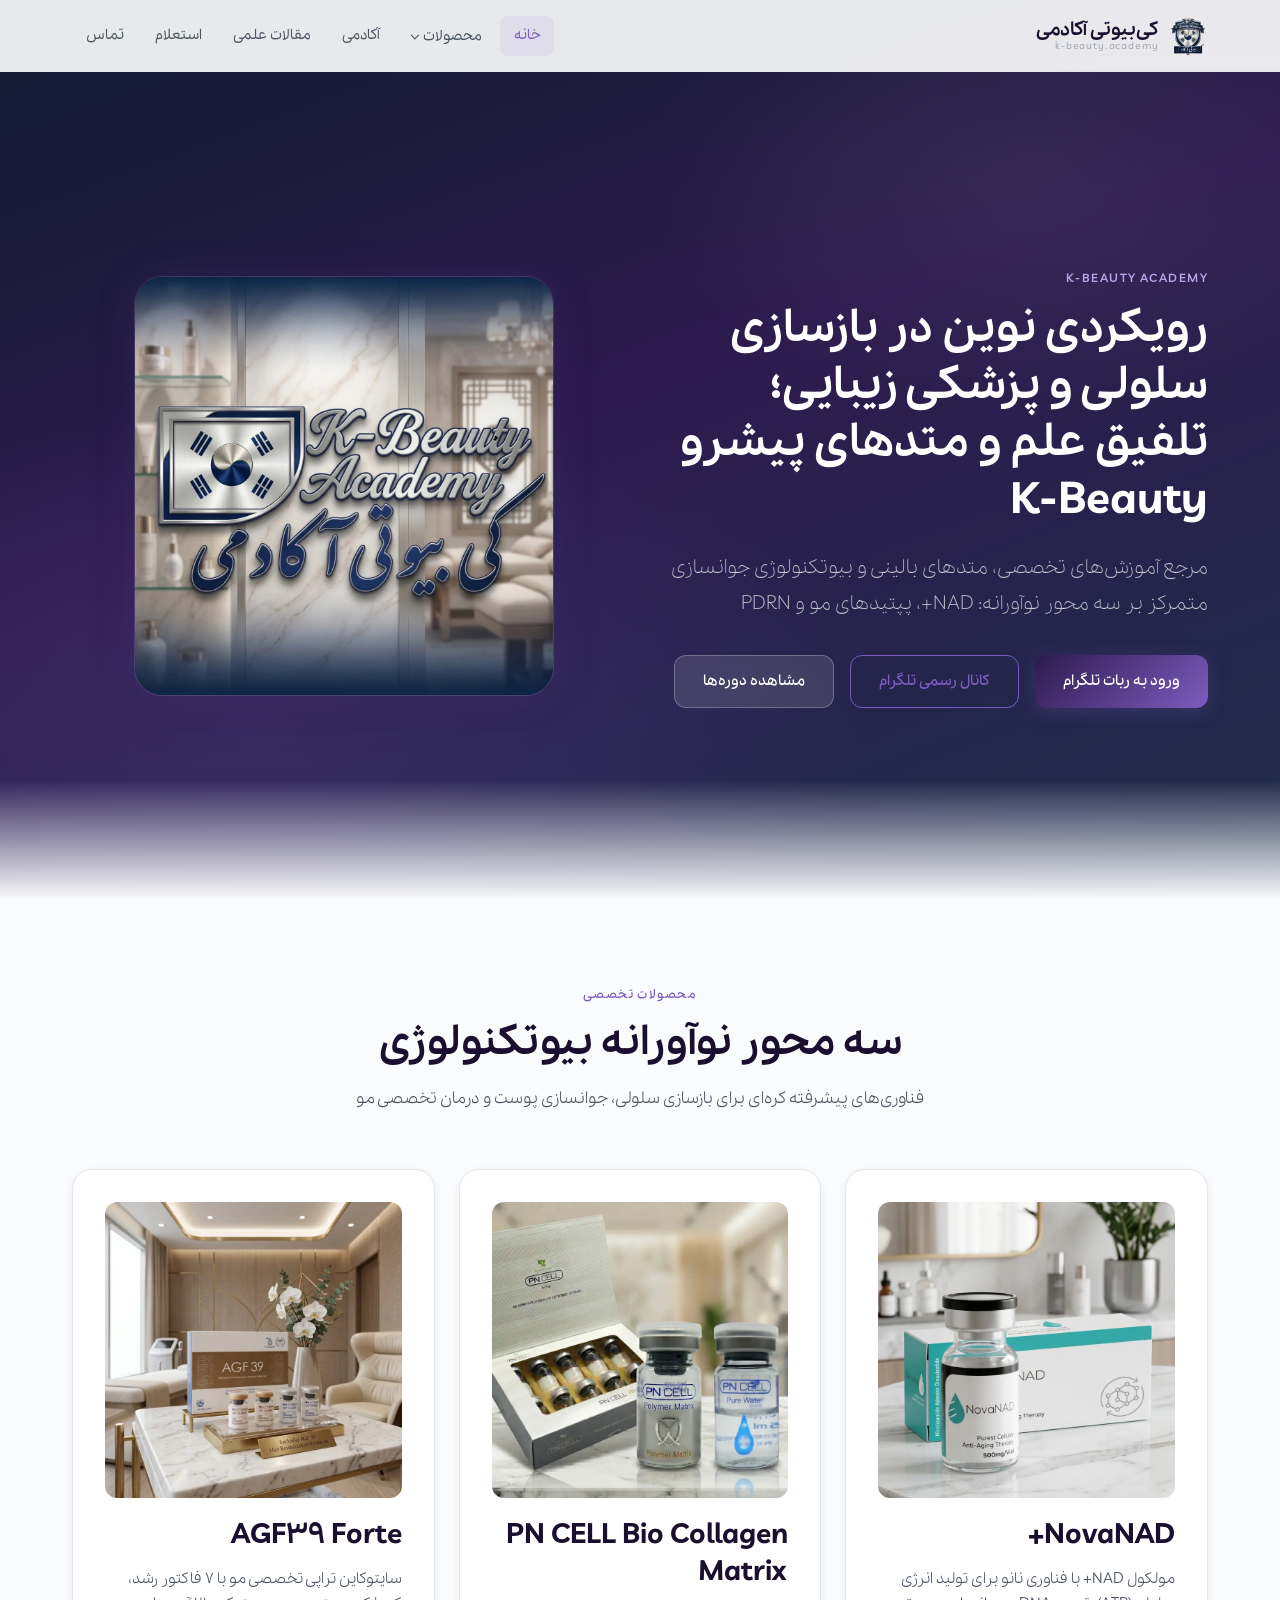
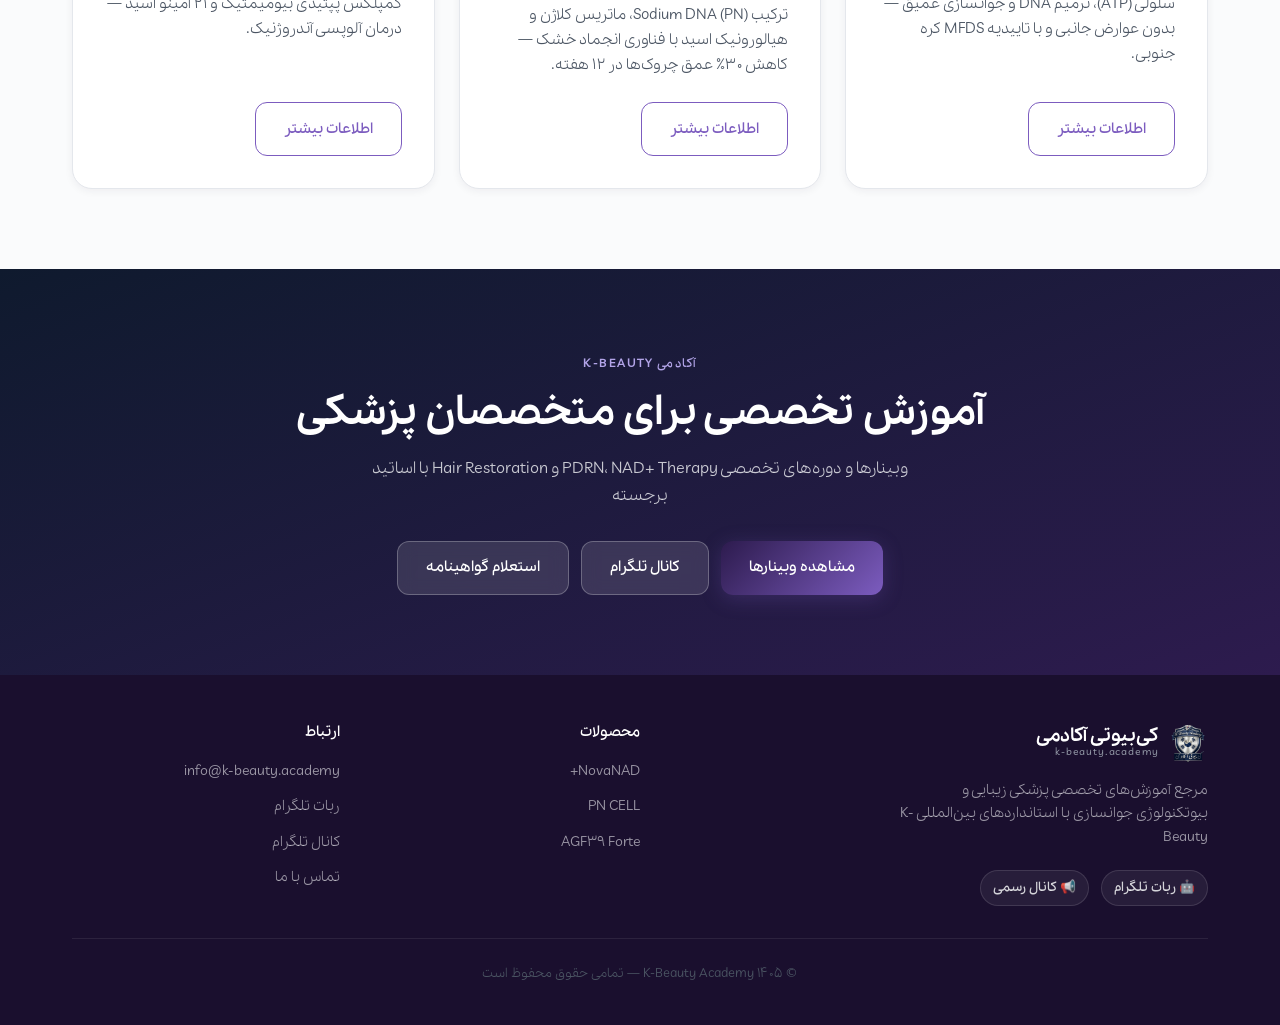
==== commit ac2149cf: "Add mobile dock and telegram channel CTAs across the site. Improve the mobile menu toggle, add a sti" ====
--- a/index.html
+++ b/index.html
@@ -3,9 +3,16 @@
 <head>
   <meta charset="UTF-8">
   <meta name="viewport" content="width=device-width, initial-scale=1.0">
+  <!-- Google Tag Manager -->
+  <script>(function(w,d,s,l,i){w[l]=w[l]||[];w[l].push({'gtm.start':
+  new Date().getTime(),event:'gtm.js'});var f=d.getElementsByTagName(s)[0],
+  j=d.createElement(s),dl=l!='dataLayer'?'&l='+l:'';j.async=true;j.src=
+  'https://www.googletagmanager.com/gtm.js?id='+i+dl;f.parentNode.insertBefore(j,f);
+  })(window,document,'script','dataLayer','GTM-5667HGWM');</script>
+  <!-- End Google Tag Manager -->
   <meta name="description" content="K-Beauty Academy — مرجع آموزش‌های تخصصی پزشکی زیبایی، بیوتکنولوژی جوانسازی و متدهای بالینی NAD+، PDRN و پپتیدهای مو">
   <title>K-Beauty Academy | آکادمی پزشکی زیبایی</title>
-  <link rel="stylesheet" href="style.css?v=3">
+  <link rel="stylesheet" href="style.css?v=7">
   <link rel="icon" href="images/logo/favicon.png" type="image/png">
   <link rel="apple-touch-icon" href="images/logo/apple-touch-icon.png">
   <meta property="og:title" content="K-Beauty Academy | آکادمی پزشکی زیبایی">
@@ -15,6 +22,11 @@
   <meta property="og:type" content="website">
 </head>
 <body>
+
+  <!-- Google Tag Manager (noscript) -->
+  <noscript><iframe src="https://www.googletagmanager.com/ns.html?id=GTM-5667HGWM"
+  height="0" width="0" style="display:none;visibility:hidden"></iframe></noscript>
+  <!-- End Google Tag Manager (noscript) -->
 
   <!-- Header -->
   <header class="site-header">
@@ -44,7 +56,12 @@
         </ul>
       </nav>
       <button class="menu-toggle" aria-label="باز کردن منو" aria-expanded="false">
-        <span></span><span></span><span></span>
+        <span class="menu-toggle__icon" aria-hidden="true">
+          <span class="menu-toggle__bar"></span>
+          <span class="menu-toggle__bar"></span>
+          <span class="menu-toggle__bar"></span>
+        </span>
+        <span class="menu-toggle__label">منو</span>
       </button>
     </div>
   </header>
@@ -80,6 +97,7 @@
           <p class="lead">مرجع آموزش‌های تخصصی، متدهای بالینی و بیوتکنولوژی جوانسازی متمرکز بر سه محور نوآورانه: NAD+، پپتیدهای مو و PDRN</p>
           <div class="hero-cta">
             <a href="#" class="btn btn--primary" data-telegram>ورود به ربات تلگرام</a>
+            <a href="#" class="btn btn--outline" data-telegram-channel>کانال رسمی تلگرام</a>
             <a href="academy.html" class="btn btn--ghost">مشاهده دوره‌ها</a>
           </div>
         </div>
@@ -126,8 +144,9 @@
         <span class="eyebrow" style="color:rgba(196,181,253,0.9)">آکادمی K-Beauty</span>
         <h2>آموزش تخصصی برای متخصصان پزشکی</h2>
         <p style="max-width:560px;margin:1rem auto 2rem">وبینارها و دوره‌های تخصصی PDRN، NAD+ Therapy و Hair Restoration با اساتید برجسته</p>
-        <div style="display:flex;flex-wrap:wrap;gap:1rem;justify-content:center">
+        <div class="cta-button-row">
           <a href="academy.html" class="btn btn--primary">مشاهده وبینارها</a>
+          <a href="#" class="btn btn--ghost" data-telegram-channel>کانال تلگرام</a>
           <a href="verify.html" class="btn btn--ghost">استعلام گواهینامه</a>
         </div>
       </div>
@@ -147,6 +166,10 @@
             </div>
           </a>
           <p>مرجع آموزش‌های تخصصی پزشکی زیبایی و بیوتکنولوژی جوانسازی با استانداردهای بین‌المللی K-Beauty</p>
+          <div class="footer-telegram">
+            <a href="#" class="footer-telegram__link" data-telegram>🤖 ربات تلگرام</a>
+            <a href="#" class="footer-telegram__link" data-telegram-channel>📢 کانال رسمی</a>
+          </div>
         </div>
         <div class="footer-links">
           <h4>محصولات</h4>
@@ -161,6 +184,7 @@
           <ul>
             <li><a href="mailto:info@k-beauty.academy">info@k-beauty.academy</a></li>
             <li><a href="#" data-telegram>ربات تلگرام</a></li>
+            <li><a href="#" data-telegram-channel>کانال تلگرام</a></li>
             <li><a href="contact.html">تماس با ما</a></li>
           </ul>
         </div>
@@ -171,6 +195,7 @@
     </div>
   </footer>
 
-  <script src="main.js?v=3"></script>
+  <script src="analytics.js?v=1"></script>
+  <script src="main.js?v=8"></script>
 </body>
 </html>
--- a/style.css
+++ b/style.css
@@ -74,6 +74,7 @@
   --radius-xl: 28px;
   --transition: 0.3s cubic-bezier(0.4, 0, 0.2, 1);
   --header-height: 72px;
+  --mobile-dock-height: 4.25rem;
   --max-width: 1200px;
   --font-body: 'Pelak', system-ui, sans-serif;
 }
@@ -385,46 +386,66 @@
 
 /* Hamburger */
 .menu-toggle {
+  display: none;
+  flex-direction: column;
+  align-items: center;
+  justify-content: center;
+  gap: 3px;
+  min-width: 44px;
+  padding: 6px 8px 4px;
+  background: rgba(124, 92, 191, 0.06);
+  border: 1px solid rgba(124, 92, 191, 0.12);
+  cursor: pointer;
+  border-radius: var(--radius-md);
+  transition: background var(--transition), border-color var(--transition), box-shadow var(--transition);
+  z-index: 1001;
+}
+
+.menu-toggle:hover {
+  background: rgba(124, 92, 191, 0.1);
+  border-color: rgba(124, 92, 191, 0.22);
+  box-shadow: 0 2px 12px rgba(124, 92, 191, 0.12);
+}
+
+.menu-toggle__icon {
   display: flex;
   flex-direction: column;
   justify-content: center;
-  gap: 5px;
-  width: 44px;
-  height: 44px;
-  background: none;
-  border: none;
-  cursor: pointer;
-  padding: 8px;
-  border-radius: var(--radius-sm);
-  transition: background var(--transition);
-  z-index: 1001;
-}
-
-.menu-toggle:hover {
-  background: rgba(124, 92, 191, 0.08);
-}
-
-.menu-toggle span {
+  gap: 4px;
+  width: 20px;
+  height: 14px;
+}
+
+.menu-toggle__bar {
   display: block;
-  width: 24px;
+  width: 100%;
   height: 2px;
   background: var(--purple-deep);
-  border-radius: 2px;
-  transition: all var(--transition);
-  margin: 0 auto;
-}
-
-.menu-toggle.active span:nth-child(1) {
-  transform: translateY(7px) rotate(45deg);
-}
-
-.menu-toggle.active span:nth-child(2) {
+  border-radius: 999px;
+  transition: transform var(--transition), opacity var(--transition), width var(--transition);
+  transform-origin: center;
+}
+
+.menu-toggle__label {
+  font-family: var(--font-body);
+  font-size: 0.58rem;
+  font-weight: 600;
+  letter-spacing: 0.02em;
+  color: var(--purple-mid);
+  line-height: 1;
+}
+
+.menu-toggle.active .menu-toggle__bar:nth-child(1) {
+  transform: translateY(6px) rotate(45deg);
+}
+
+.menu-toggle.active .menu-toggle__bar:nth-child(2) {
   opacity: 0;
   transform: scaleX(0);
 }
 
-.menu-toggle.active span:nth-child(3) {
-  transform: translateY(-7px) rotate(-45deg);
+.menu-toggle.active .menu-toggle__bar:nth-child(3) {
+  transform: translateY(-6px) rotate(-45deg);
 }
 
 /* Mobile Nav Overlay */
@@ -1437,6 +1458,166 @@
   max-width: 320px;
 }
 
+.footer-telegram {
+  display: flex;
+  flex-wrap: wrap;
+  align-items: center;
+  gap: 0.5rem 0.75rem;
+  margin-top: 1.25rem;
+}
+
+.footer-telegram__link {
+  display: inline-flex;
+  align-items: center;
+  gap: 0.35rem;
+  padding: 0.4rem 0.75rem;
+  font-size: 0.8rem;
+  font-weight: 600;
+  color: rgba(243, 244, 246, 0.85);
+  background: rgba(255, 255, 255, 0.06);
+  border: 1px solid rgba(255, 255, 255, 0.12);
+  border-radius: 999px;
+  transition: background var(--transition), border-color var(--transition), color var(--transition);
+}
+
+.footer-telegram__link:hover {
+  color: var(--white-pure);
+  background: rgba(124, 92, 191, 0.25);
+  border-color: rgba(196, 181, 253, 0.35);
+}
+
+.telegram-strip {
+  display: flex;
+  flex-wrap: wrap;
+  align-items: center;
+  justify-content: space-between;
+  gap: 1rem 1.25rem;
+  padding: 1rem 1.25rem;
+  margin-bottom: 1.75rem;
+  background: linear-gradient(135deg, rgba(124, 92, 191, 0.07), rgba(45, 27, 78, 0.04));
+  border: 1px solid rgba(124, 92, 191, 0.14);
+  border-radius: var(--radius-lg);
+}
+
+.telegram-strip--compact {
+  margin-top: 1.5rem;
+  margin-bottom: 0;
+  padding: 0.85rem 1rem;
+}
+
+.telegram-strip--dark {
+  background: rgba(255, 255, 255, 0.06);
+  border-color: rgba(255, 255, 255, 0.12);
+}
+
+.telegram-strip__content {
+  display: flex;
+  align-items: flex-start;
+  gap: 0.75rem;
+  min-width: 0;
+  flex: 1 1 14rem;
+}
+
+.telegram-strip__icon {
+  flex-shrink: 0;
+  width: 2.25rem;
+  height: 2.25rem;
+  display: flex;
+  align-items: center;
+  justify-content: center;
+  font-size: 1.1rem;
+  background: rgba(124, 92, 191, 0.12);
+  border-radius: var(--radius-md);
+}
+
+.telegram-strip--dark .telegram-strip__icon {
+  background: rgba(255, 255, 255, 0.1);
+}
+
+.telegram-strip__title {
+  font-size: 0.92rem;
+  font-weight: 600;
+  color: var(--purple-deep);
+  margin: 0 0 0.2rem;
+}
+
+.telegram-strip--dark .telegram-strip__title {
+  color: var(--white-pure);
+}
+
+.telegram-strip__text {
+  font-size: 0.8rem;
+  color: var(--text-muted);
+  margin: 0;
+  line-height: 1.5;
+}
+
+.telegram-strip--dark .telegram-strip__text {
+  color: rgba(243, 244, 246, 0.72);
+}
+
+.telegram-strip__actions {
+  display: flex;
+  flex-wrap: wrap;
+  gap: 0.5rem;
+  flex-shrink: 0;
+}
+
+.telegram-strip__btn {
+  display: inline-flex;
+  align-items: center;
+  justify-content: center;
+  padding: 0.55rem 0.95rem;
+  font-family: var(--font-body);
+  font-size: 0.8rem;
+  font-weight: 600;
+  border-radius: 999px;
+  text-decoration: none;
+  transition: all var(--transition);
+  white-space: nowrap;
+}
+
+.telegram-strip__btn--channel {
+  color: var(--white-pure);
+  background: linear-gradient(135deg, var(--purple-elegant), var(--purple-accent));
+  box-shadow: 0 4px 16px rgba(124, 92, 191, 0.25);
+}
+
+.telegram-strip__btn--channel:hover {
+  color: var(--white-pure);
+  transform: translateY(-1px);
+  box-shadow: 0 6px 20px rgba(124, 92, 191, 0.32);
+}
+
+.telegram-strip__btn--ghost {
+  color: var(--purple-mid);
+  background: var(--white-pure);
+  border: 1px solid rgba(124, 92, 191, 0.2);
+}
+
+.telegram-strip__btn--ghost:hover {
+  color: var(--purple-accent);
+  border-color: var(--purple-accent);
+}
+
+.telegram-strip--dark .telegram-strip__btn--ghost {
+  color: rgba(243, 244, 246, 0.9);
+  background: rgba(255, 255, 255, 0.08);
+  border-color: rgba(255, 255, 255, 0.18);
+}
+
+.telegram-strip--dark .telegram-strip__btn--ghost:hover {
+  color: var(--white-pure);
+  background: rgba(255, 255, 255, 0.14);
+}
+
+.cta-button-row {
+  display: flex;
+  flex-wrap: wrap;
+  gap: 0.75rem;
+  justify-content: center;
+}
+
 .footer-links h4 {
   color: var(--white-pure);
   font-family: var(--font-body);
@@ -1549,6 +1730,221 @@
 
   .footer-grid {
     grid-template-columns: repeat(2, 1fr);
+  }
+}
+
+/* --- Mobile Bottom Dock (mobile only) --- */
+.mobile-dock {
+  display: none;
+}
+
+@media (max-width: 767px) {
+  .menu-toggle {
+    display: flex;
+  }
+
+  .mobile-dock {
+    display: flex;
+    position: fixed;
+    bottom: 0;
+    left: 0;
+    right: 0;
+    z-index: 997;
+    align-items: stretch;
+    justify-content: space-around;
+    gap: 0.25rem;
+    padding: 0.45rem 0.65rem calc(0.45rem + env(safe-area-inset-bottom));
+    background: rgba(255, 255, 255, 0.92);
+    backdrop-filter: blur(16px);
+    -webkit-backdrop-filter: blur(16px);
+    border-top: 1px solid rgba(124, 92, 191, 0.12);
+    box-shadow: 0 -8px 32px rgba(26, 15, 46, 0.08);
+  }
+
+  body.has-mobile-dock {
+    padding-bottom: calc(var(--mobile-dock-height) + env(safe-area-inset-bottom));
+  }
+
+  body.has-mobile-dock .articles-fab {
+    bottom: calc(var(--mobile-dock-height) + env(safe-area-inset-bottom) + 0.85rem);
+    z-index: 1000;
+  }
+
+  body.has-mobile-dock .articles-sheet__panel {
+    padding-bottom: calc(var(--mobile-dock-height) + env(safe-area-inset-bottom));
+  }
+
+  .mobile-dock__item {
+    flex: 1;
+    display: flex;
+    flex-direction: column;
+    align-items: center;
+    justify-content: center;
+    gap: 0.2rem;
+    min-width: 0;
+    padding: 0.35rem 0.25rem;
+    border-radius: var(--radius-md);
+    color: var(--text-muted);
+    text-decoration: none;
+    transition: color var(--transition), background var(--transition), transform var(--transition);
+  }
+
+  .mobile-dock__item:hover {
+    color: var(--purple-accent);
+    background: rgba(124, 92, 191, 0.06);
+  }
+
+  .mobile-dock__item--active {
+    color: var(--purple-accent);
+    background: rgba(124, 92, 191, 0.1);
+  }
+
+  .mobile-dock__icon {
+    display: flex;
+    align-items: center;
+    justify-content: center;
+    width: 1.35rem;
+    height: 1.35rem;
+  }
+
+  .mobile-dock__icon svg {
+    width: 100%;
+    height: 100%;
+    stroke: currentColor;
+    fill: none;
+    stroke-width: 1.75;
+    stroke-linecap: round;
+    stroke-linejoin: round;
+  }
+
+  .mobile-dock__label {
+    font-size: 0.62rem;
+    font-weight: 600;
+    line-height: 1.1;
+    text-align: center;
+    white-space: nowrap;
+  }
+
+  button.mobile-dock__item {
+    font-family: var(--font-body);
+    background: none;
+    border: none;
+    cursor: pointer;
+  }
+}
+
+/* --- Telegram dock modal (mobile) --- */
+.telegram-dock-modal {
+  position: fixed;
+  inset: 0;
+  z-index: 1200;
+  display: flex;
+  align-items: flex-end;
+  justify-content: center;
+  padding: 1rem 1rem calc(var(--mobile-dock-height) + env(safe-area-inset-bottom) + 0.5rem);
+}
+
+.telegram-dock-modal[hidden] {
+  display: none;
+}
+
+.telegram-dock-modal__backdrop {
+  position: absolute;
+  inset: 0;
+  background: rgba(15, 26, 46, 0.45);
+  backdrop-filter: blur(3px);
+}
+
+.telegram-dock-modal__panel {
+  position: relative;
+  width: min(100%, 22rem);
+  padding: 1.15rem 1rem 1rem;
+  background: var(--white-pure);
+  border: 1px solid var(--silver-light);
+  border-radius: var(--radius-xl);
+  box-shadow: var(--shadow-lg);
+}
+
+.telegram-dock-modal__title {
+  font-size: 1rem;
+  color: var(--purple-deep);
+  margin: 0 0 0.35rem;
+  text-align: center;
+}
+
+.telegram-dock-modal__text {
+  font-size: 0.82rem;
+  color: var(--text-muted);
+  text-align: center;
+  margin: 0 0 1rem;
+}
+
+.telegram-dock-modal__actions {
+  display: grid;
+  gap: 0.65rem;
+}
+
+.telegram-dock-modal__option {
+  display: flex;
+  align-items: center;
+  gap: 0.85rem;
+  padding: 0.85rem 1rem;
+  border-radius: var(--radius-md);
+  border: 1px solid var(--silver-light);
+  background: var(--white-clinical);
+  color: var(--text-primary);
+  text-decoration: none;
+  transition: border-color var(--transition), background var(--transition), transform var(--transition);
+}
+
+.telegram-dock-modal__option:hover {
+  border-color: rgba(124, 92, 191, 0.35);
+  background: rgba(124, 92, 191, 0.06);
+  color: var(--purple-deep);
+}
+
+.telegram-dock-modal__option-icon {
+  font-size: 1.35rem;
+  line-height: 1;
+}
+
+.telegram-dock-modal__option-text {
+  display: grid;
+  gap: 0.15rem;
+  text-align: right;
+}
+
+.telegram-dock-modal__option-text strong {
+  font-size: 0.92rem;
+  font-weight: 600;
+}
+
+.telegram-dock-modal__option-text small {
+  font-size: 0.75rem;
+  color: var(--text-muted);
+}
+
+.telegram-dock-modal__close {
+  display: block;
+  width: 100%;
+  margin-top: 0.85rem;
+  padding: 0.7rem;
+  font-family: var(--font-body);
+  font-size: 0.85rem;
+  font-weight: 600;
+  color: var(--text-muted);
+  background: none;
+  border: none;
+  cursor: pointer;
+}
+
+body.telegram-dock-modal-open {
+  overflow: hidden;
+}
+
+@media (min-width: 768px) {
+  .telegram-dock-modal {
+    display: none !important;
   }
 }
 
@@ -2149,7 +2545,7 @@
   }
 }
 
-/* --- Article Detail Page (no site header/footer) --- */
+/* --- Article Detail Page --- */
 
 .article-page-body {
   background: var(--white-clinical);
@@ -2287,7 +2683,96 @@
 }
 
 .article-page__actions {
+  display: flex;
+  flex-wrap: wrap;
+  align-items: flex-start;
+  gap: 0.75rem;
   margin: 1.75rem 0;
+}
+
+.article-share {
+  position: relative;
+}
+
+.article-share__toggle::after {
+  content: ' ▾';
+  font-size: 0.85em;
+}
+
+.article-share__toggle--open::after {
+  content: ' ▴';
+}
+
+.article-share__menu {
+  position: absolute;
+  top: calc(100% + 0.5rem);
+  right: 0;
+  min-width: 10.5rem;
+  padding: 0.35rem;
+  background: var(--white-pure);
+  border: 1px solid var(--silver-light);
+  border-radius: var(--radius-md);
+  box-shadow: var(--shadow-md);
+  z-index: 10;
+}
+
+.article-share__menu[hidden] {
+  display: none;
+}
+
+.article-share__item {
+  display: block;
+  width: 100%;
+  padding: 0.6rem 0.85rem;
+  font-family: var(--font-body);
+  font-size: 0.88rem;
+  font-weight: 500;
+  color: var(--text-secondary);
+  text-align: right;
+  text-decoration: none;
+  background: none;
+  border: none;
+  border-radius: var(--radius-sm);
+  cursor: pointer;
+  transition: background var(--transition), color var(--transition);
+}
+
+.article-share__item:hover {
+  background: rgba(124, 92, 191, 0.08);
+  color: var(--purple-accent);
+}
+
+.article-share__toast {
+  margin: -0.75rem 0 1.25rem;
+  padding: 0.65rem 1rem;
+  font-size: 0.85rem;
+  font-weight: 500;
+  color: var(--success);
+  background: rgba(5, 150, 105, 0.08);
+  border: 1px solid rgba(5, 150, 105, 0.2);
+  border-radius: var(--radius-md);
+}
+
+.article-share__toast[hidden] {
+  display: none;
+}
+
+@media (max-width: 540px) {
+  .article-page__actions {
+    flex-direction: column;
+    align-items: stretch;
+  }
+
+  .article-page__actions .btn {
+    width: 100%;
+    justify-content: center;
+  }
+
+  .article-share__menu {
+    left: 0;
+    right: 0;
+    min-width: 0;
+  }
 }
 
 .article-page__preview h2 {
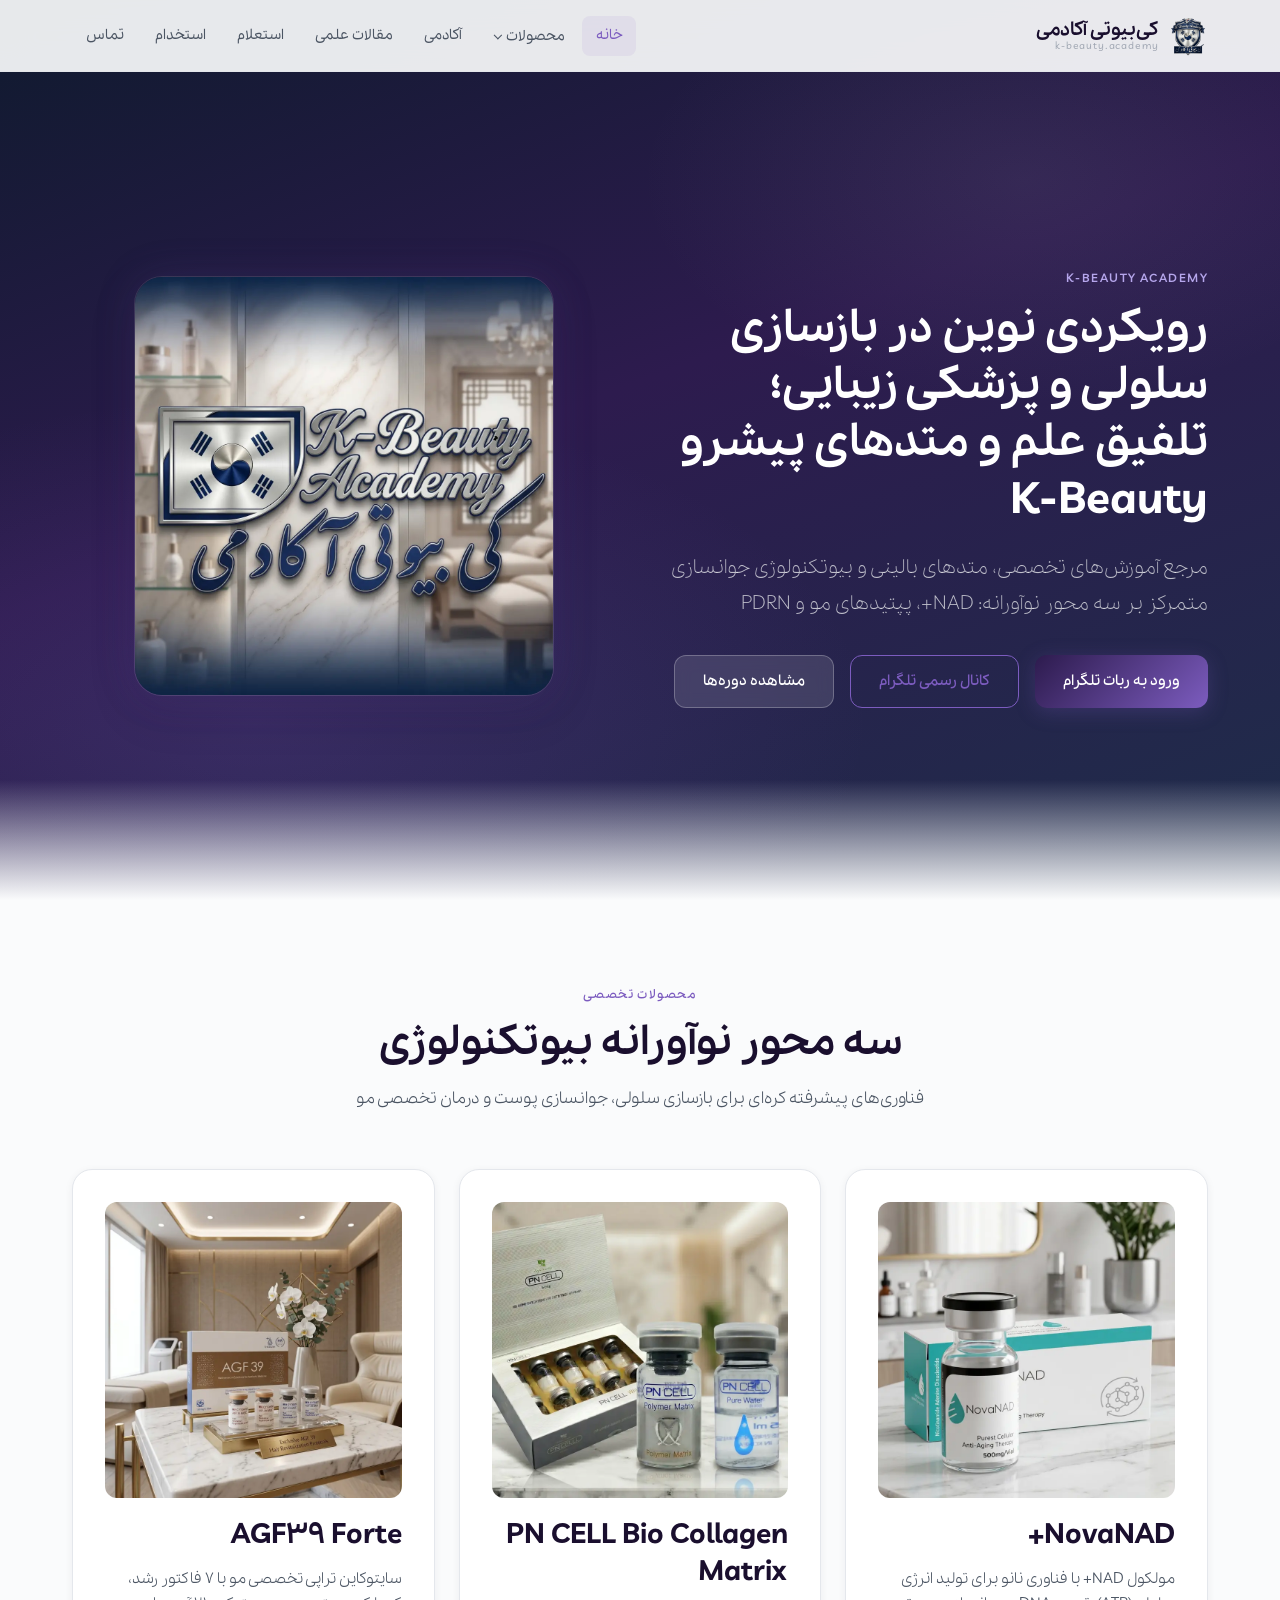
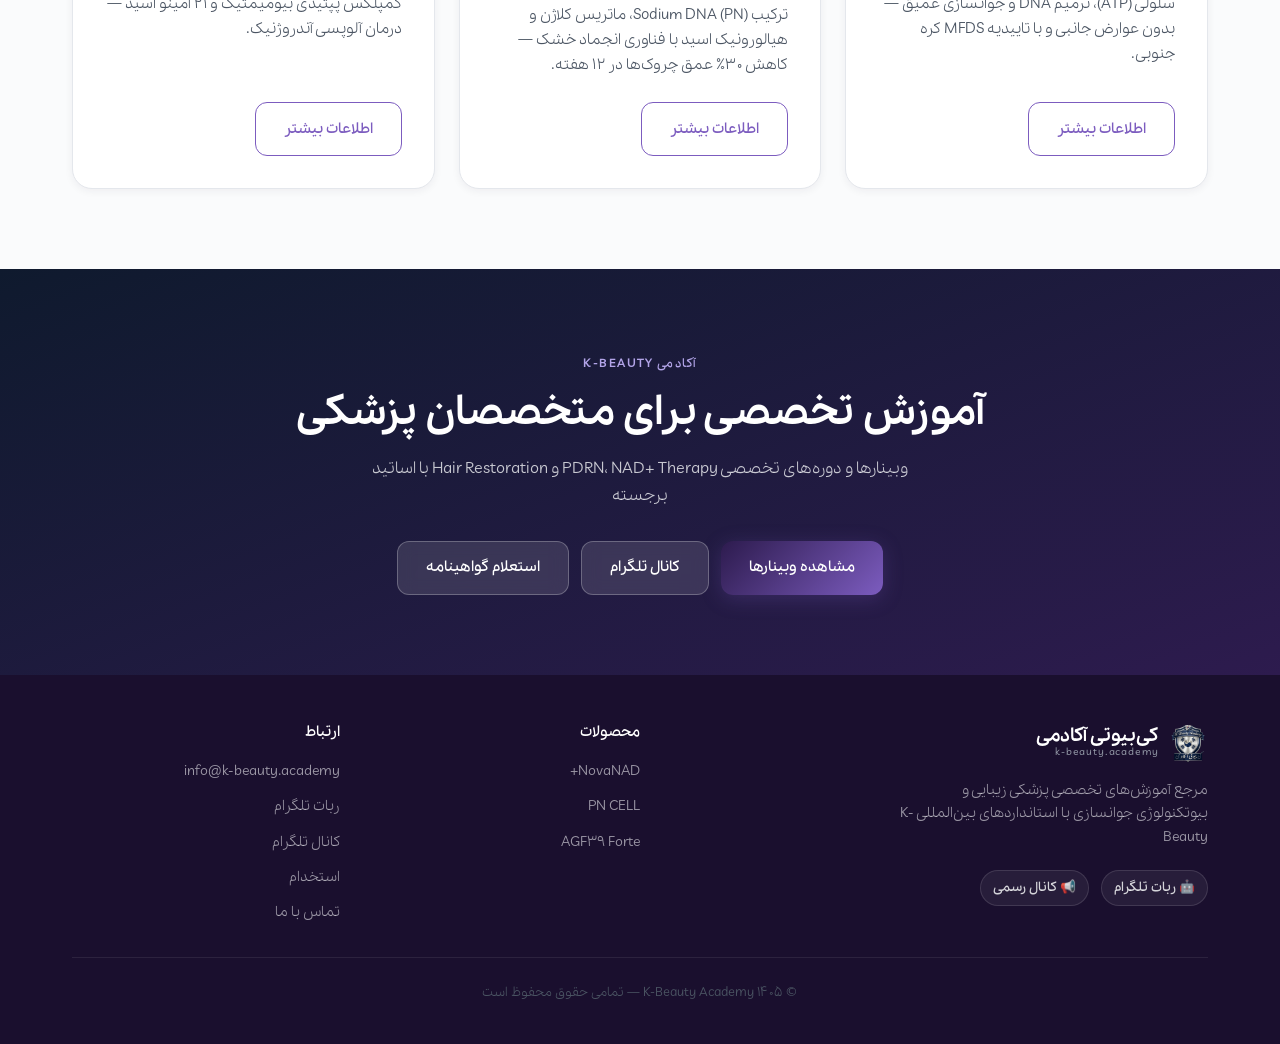
==== commit e1a71311: "Career section has been added" ====
--- a/index.html
+++ b/index.html
@@ -12,7 +12,7 @@
   <!-- End Google Tag Manager -->
   <meta name="description" content="K-Beauty Academy — مرجع آموزش‌های تخصصی پزشکی زیبایی، بیوتکنولوژی جوانسازی و متدهای بالینی NAD+، PDRN و پپتیدهای مو">
   <title>K-Beauty Academy | آکادمی پزشکی زیبایی</title>
-  <link rel="stylesheet" href="style.css?v=7">
+  <link rel="stylesheet" href="style.css?v=9">
   <link rel="icon" href="images/logo/favicon.png" type="image/png">
   <link rel="apple-touch-icon" href="images/logo/apple-touch-icon.png">
   <meta property="og:title" content="K-Beauty Academy | آکادمی پزشکی زیبایی">
@@ -52,6 +52,7 @@
           <li><a href="academy.html">آکادمی</a></li>
           <li><a href="articles.html">مقالات علمی</a></li>
           <li><a href="verify.html">استعلام</a></li>
+          <li><a href="career/">استخدام</a></li>
           <li><a href="contact.html">تماس</a></li>
         </ul>
       </nav>
@@ -82,6 +83,7 @@
         <li><a href="academy.html">آکادمی</a></li>
         <li><a href="articles.html">مقالات علمی</a></li>
         <li><a href="verify.html">استعلام گواهینامه</a></li>
+        <li><a href="career/">استخدام</a></li>
         <li><a href="contact.html">تماس با ما</a></li>
       </ul>
     </nav>
@@ -89,7 +91,7 @@
 
   <main>
     <!-- Hero -->
-    <section class="hero">
+    <section class="hero hero--home">
       <div class="container hero-grid">
         <div class="hero-content">
           <span class="eyebrow">K-Beauty Academy</span>
@@ -185,6 +187,7 @@
             <li><a href="mailto:info@k-beauty.academy">info@k-beauty.academy</a></li>
             <li><a href="#" data-telegram>ربات تلگرام</a></li>
             <li><a href="#" data-telegram-channel>کانال تلگرام</a></li>
+            <li><a href="career/">استخدام</a></li>
             <li><a href="contact.html">تماس با ما</a></li>
           </ul>
         </div>
@@ -196,6 +199,6 @@
   </footer>
 
   <script src="analytics.js?v=1"></script>
-  <script src="main.js?v=8"></script>
+  <script src="main.js?v=10"></script>
 </body>
 </html>
--- a/style.css
+++ b/style.css
@@ -713,6 +713,67 @@
   50% { transform: translateY(-12px); }
 }
 
+@media (max-width: 767px) {
+  .hero {
+    min-height: auto;
+    align-items: flex-start;
+    padding-top: calc(var(--header-height) + 1.5rem);
+    padding-bottom: 2.75rem;
+  }
+
+  .hero-grid {
+    padding: 0;
+    gap: 1.25rem;
+  }
+
+  .hero--home {
+    min-height: clamp(32rem, 88vh, 42rem);
+    background:
+      linear-gradient(180deg, rgba(10, 18, 32, 0.94) 0%, rgba(35, 20, 58, 0.9) 45%, rgba(10, 18, 32, 0.97) 100%),
+      url('images/hero/home-hero.webp') center 35% / cover no-repeat;
+  }
+
+  .hero--home::before {
+    display: block;
+    background: rgba(8, 14, 28, 0.28);
+  }
+
+  .hero--home::after {
+    height: 72px;
+  }
+
+  .hero--home > .container {
+    padding-left: 2rem;
+    padding-right: 2rem;
+  }
+
+  .hero--home .hero-content {
+    max-width: none;
+    padding: 0;
+  }
+
+  .hero--home h1 {
+    margin-bottom: 1rem;
+    line-height: 1.45;
+  }
+
+  .hero--home .lead {
+    margin-bottom: 1.5rem;
+    font-size: 0.95rem;
+    line-height: 1.85;
+  }
+
+  .hero--home .hero-cta {
+    flex-direction: column;
+    gap: 0.65rem;
+  }
+
+  .hero--home .hero-cta .btn {
+    width: 100%;
+    justify-content: center;
+  }
+}
+
 /* --- Product Cards --- */
 .products-grid {
   display: grid;
@@ -848,6 +909,20 @@
   color: rgba(243, 244, 246, 0.7);
   max-width: 600px;
   margin: 0 auto;
+}
+
+.page-hero__actions {
+  position: relative;
+  z-index: 1;
+  display: flex;
+  flex-wrap: wrap;
+  justify-content: center;
+  gap: 0.75rem;
+  margin-top: 1.5rem;
+}
+
+.page-hero__actions .btn {
+  min-width: 12rem;
 }
 
 /* --- Content Blocks --- */
@@ -1233,14 +1308,193 @@
   display: grid;
   grid-template-columns: 1fr;
   gap: 2rem;
-  padding: calc(var(--header-height) + 3rem) 0 4rem;
+  padding: 2rem 0 4rem;
+}
+
+.contact-form-card {
+  order: 1;
+  background: var(--white-pure);
+  border-radius: var(--radius-lg);
+  padding: 1.35rem 1.25rem;
+  border: 1px solid var(--silver-light);
+  box-shadow: var(--shadow-sm);
+}
+
+.contact-form-card h2 {
+  margin-bottom: 0.85rem;
+  font-size: 1.1rem;
+}
+
+.contact-form-card .form-group {
+  margin-bottom: 0.8rem;
+}
+
+.contact-form-card .form-group label,
+.contact-form-card fieldset.form-group legend {
+  margin-bottom: 0.2rem;
+  font-size: 0.78rem;
+}
+
+.contact-form-card .form-group input,
+.contact-form-card .form-group textarea,
+.contact-form-card .form-group select {
+  padding: 0.55rem 0.75rem;
+  font-size: 0.86rem;
+  border-radius: var(--radius-sm);
+}
+
+.contact-form-card .form-group textarea {
+  min-height: 84px;
+}
+
+.contact-form-card .form-hint {
+  margin-top: 0.25rem;
+  font-size: 0.72rem;
+}
+
+.contact-form-card .form-hint--block {
+  margin-bottom: 0.65rem;
+  line-height: 1.7;
+}
+
+.form-required {
+  color: var(--error);
+}
+
+.upload-zone {
+  border: 1.5px dashed rgba(124, 92, 191, 0.35);
+  border-radius: var(--radius-md);
+  background: var(--white-clinical);
+  padding: 1rem;
+  transition: border-color var(--transition), background var(--transition), box-shadow var(--transition);
+  outline: none;
+}
+
+.upload-zone:hover,
+.upload-zone:focus-visible,
+.upload-zone.is-dragover {
+  border-color: var(--purple-accent);
+  background: rgba(124, 92, 191, 0.05);
+  box-shadow: 0 0 0 3px var(--purple-glow);
+}
+
+.upload-zone.is-invalid {
+  border-color: var(--error);
+}
+
+.upload-zone__title {
+  margin: 0 0 0.25rem;
+  font-size: 0.88rem;
+  font-weight: 600;
+  color: var(--purple-deep);
+  text-align: center;
+}
+
+.upload-zone__text {
+  margin: 0 0 0.85rem;
+  font-size: 0.78rem;
+  color: var(--text-muted);
+  text-align: center;
+}
+
+.upload-zone__actions {
+  display: flex;
+  flex-wrap: wrap;
+  gap: 0.5rem;
+  justify-content: center;
+}
+
+.upload-zone__btn {
+  padding: 0.45rem 0.85rem;
+  font-size: 0.8rem;
+}
+
+.upload-zone__preview {
+  display: flex;
+  align-items: center;
+  gap: 0.75rem;
+  flex-wrap: wrap;
+}
+
+.upload-zone__thumb {
+  width: 3.5rem;
+  height: 3.5rem;
+  object-fit: cover;
+  border-radius: var(--radius-sm);
+  border: 1px solid var(--silver-light);
+  background: var(--white-pure);
+}
+
+.upload-zone__filemeta {
+  display: flex;
+  flex-direction: column;
+  gap: 0.15rem;
+  min-width: 0;
+  flex: 1 1 10rem;
+}
+
+.upload-zone__filemeta strong {
+  font-size: 0.84rem;
+  color: var(--text-primary);
+  word-break: break-word;
+}
+
+.upload-zone__filemeta span {
+  font-size: 0.74rem;
+  color: var(--text-muted);
+}
+
+.upload-zone__remove {
+  padding: 0.4rem 0.75rem;
+  font-size: 0.78rem;
+}
+
+.contact-form-card .form-hint--fieldset {
+  margin-bottom: 0.45rem;
+}
+
+.contact-form-card fieldset.form-group {
+  margin-bottom: 0.8rem;
+}
+
+.contact-form-card .form-char-count {
+  margin-top: 0.25rem;
+  font-size: 0.72rem;
+}
+
+.contact-form-card .btn--full {
+  margin-top: 0.25rem;
+  padding: 0.7rem 1rem;
+  font-size: 0.88rem;
 }
 
 .contact-info {
+  order: 2;
   background: linear-gradient(160deg, var(--navy-biotech), var(--purple-elegant));
   border-radius: var(--radius-xl);
   padding: 2rem;
   color: var(--text-on-dark);
+}
+
+.page-hero--contact {
+  padding-bottom: 1.5rem;
+}
+
+.page-hero .page-hero__note {
+  position: relative;
+  z-index: 1;
+}
+
+.page-hero__note {
+  margin-top: 0.85rem;
+  max-width: 42rem;
+  padding: 0.65rem 1rem;
+  font-size: 0.92rem;
+  font-weight: 600;
+  color: rgba(243, 244, 246, 0.92);
+  background: rgba(124, 92, 191, 0.22);
+  border: 1px solid rgba(196, 181, 253, 0.28);
+  border-radius: var(--radius-md);
 }
 
 .contact-info h2 {
@@ -1287,18 +1541,6 @@
   justify-content: center;
   font-size: 1.2rem;
   flex-shrink: 0;
-}
-
-.contact-form-card {
-  background: var(--white-pure);
-  border-radius: var(--radius-xl);
-  padding: 2rem;
-  border: 1px solid var(--silver-light);
-  box-shadow: var(--shadow-md);
-}
-
-.contact-form-card h2 {
-  margin-bottom: 1.5rem;
 }
 
 .form-group {
@@ -1356,17 +1598,17 @@
 
 .contact-success {
   text-align: center;
-  padding: 2rem 1rem;
+  padding: 1.25rem 0.5rem;
 }
 
 .contact-success-icon {
-  width: 64px;
-  height: 64px;
-  margin: 0 auto 1.25rem;
+  width: 52px;
+  height: 52px;
+  margin: 0 auto 1rem;
   border-radius: 50%;
   background: linear-gradient(135deg, var(--purple-elegant), var(--purple-accent));
   color: var(--white-pure);
-  font-size: 1.75rem;
+  font-size: 1.4rem;
   display: flex;
   align-items: center;
   justify-content: center;
@@ -1374,8 +1616,8 @@
 }
 
 .contact-success h3 {
-  margin-bottom: 0.75rem;
-  font-size: 1.25rem;
+  margin-bottom: 0.6rem;
+  font-size: 1.05rem;
 }
 
 .contact-success p {
@@ -1386,6 +1628,166 @@
 .form-group textarea {
   min-height: 120px;
   resize: vertical;
+}
+
+.form-honeypot {
+  position: absolute;
+  width: 1px;
+  height: 1px;
+  padding: 0;
+  margin: -1px;
+  overflow: hidden;
+  clip: rect(0, 0, 0, 0);
+  clip-path: inset(50%);
+  white-space: nowrap;
+  border: 0;
+  /* Do NOT use left:-10000px — expands scroll width on mobile RTL */
+}
+
+.form-hint {
+  margin-top: 0.4rem;
+  font-size: 0.78rem;
+  color: var(--text-muted);
+  line-height: 1.5;
+}
+
+.form-hint--fieldset {
+  margin-top: 0;
+  margin-bottom: 0.75rem;
+}
+
+.form-error {
+  margin-top: 0.4rem;
+  font-size: 0.8rem;
+  color: var(--error);
+  line-height: 1.5;
+}
+
+.form-group.is-invalid input,
+.form-group.is-invalid textarea,
+.form-group.is-invalid select,
+fieldset.is-invalid .product-chip {
+  border-color: var(--error);
+}
+
+.form-char-count {
+  margin-top: 0.4rem;
+  font-size: 0.78rem;
+  color: var(--text-muted);
+  text-align: left;
+  direction: ltr;
+}
+
+fieldset.form-group {
+  margin-bottom: 1.25rem;
+  padding: 0;
+  border: 0;
+}
+
+fieldset.form-group legend {
+  display: block;
+  width: 100%;
+  font-size: 0.85rem;
+  font-weight: 500;
+  color: var(--text-secondary);
+  margin-bottom: 0.5rem;
+  padding: 0;
+}
+
+.product-chips {
+  display: flex;
+  flex-direction: column;
+  gap: 0.35rem;
+}
+
+.product-chip {
+  position: relative;
+  display: block;
+  padding: 0.5rem 0.75rem;
+  border: 1px solid var(--silver-light);
+  border-radius: var(--radius-sm);
+  background: var(--white-clinical);
+  cursor: pointer;
+  text-align: center;
+  transition: border-color var(--transition), background var(--transition), box-shadow var(--transition), color var(--transition);
+}
+
+.product-chip:hover {
+  border-color: rgba(124, 92, 191, 0.4);
+  background: var(--white-pure);
+}
+
+.product-chip input {
+  position: absolute;
+  opacity: 0;
+  width: 0;
+  height: 0;
+  pointer-events: none;
+}
+
+.product-chip__text {
+  display: block;
+  font-size: 0.82rem;
+  font-weight: 500;
+  color: var(--text-primary);
+  line-height: 1.4;
+  transition: color var(--transition);
+}
+
+.product-chip:has(input:checked) {
+  border-color: var(--purple-accent);
+  background: linear-gradient(135deg, rgba(124, 92, 191, 0.14), rgba(45, 27, 78, 0.08));
+  box-shadow: inset 0 0 0 1px rgba(124, 92, 191, 0.2);
+}
+
+.product-chip:has(input:checked) .product-chip__text {
+  color: var(--purple-deep);
+  font-weight: 600;
+}
+
+.product-chip:has(input:focus-visible) {
+  box-shadow: 0 0 0 3px var(--purple-glow);
+}
+
+.contact-success-lead {
+  color: var(--text-secondary);
+  margin-bottom: 1.25rem;
+}
+
+.contact-success-summary {
+  margin: 0 0 1.5rem;
+  text-align: right;
+}
+
+.contact-success-summary div {
+  display: grid;
+  grid-template-columns: 33% 66%;
+  gap: 0.35rem 0.75rem;
+  padding: 0.5rem 0;
+  border-bottom: 1px solid var(--silver-light);
+  text-align: right;
+}
+
+.contact-success-summary div:last-child {
+  border-bottom: 0;
+}
+
+.contact-success-summary dt {
+  font-size: 0.8rem;
+  color: var(--text-muted);
+}
+
+.contact-success-summary dd {
+  margin: 0;
+  font-size: 0.9rem;
+  color: var(--text-primary);
+  word-break: break-word;
+}
+
+.contact-success-footer {
+  color: var(--purple-mid);
+  font-weight: 600;
+  margin-bottom: 0;
 }
 
 /* --- Toast Notification --- */
@@ -1675,6 +2077,83 @@
 .ingredient-tag:hover {
   border-color: var(--purple-accent);
   color: var(--purple-accent);
+}
+
+.growth-factors-hint {
+  margin: 0.35rem 0 0;
+  font-size: 0.78rem;
+  color: var(--text-muted);
+}
+
+.ingredient-tag--interactive {
+  display: inline-flex;
+  align-items: center;
+  gap: 0.35rem;
+  font-family: inherit;
+  cursor: pointer;
+  line-height: 1.3;
+}
+
+.ingredient-tag--interactive:hover,
+.ingredient-tag--interactive.is-active {
+  border-color: var(--purple-accent);
+  color: var(--purple-accent);
+  background: rgba(124, 92, 191, 0.08);
+}
+
+.ingredient-tag__hint {
+  display: inline-flex;
+  align-items: center;
+  justify-content: center;
+  width: 1rem;
+  height: 1rem;
+  border-radius: 50%;
+  font-size: 0.7rem;
+  font-weight: 700;
+  line-height: 1;
+  color: var(--purple-accent);
+  background: rgba(124, 92, 191, 0.12);
+}
+
+.ingredient-tag--interactive.is-active .ingredient-tag__hint {
+  background: var(--purple-accent);
+  color: var(--white-pure);
+}
+
+.growth-factor-panel {
+  margin-top: 0.75rem;
+  padding: 0.9rem 1rem;
+  border-radius: var(--radius-md);
+  border: 1px solid rgba(124, 92, 191, 0.2);
+  background: linear-gradient(135deg, rgba(124, 92, 191, 0.08), rgba(45, 27, 78, 0.04));
+  animation: growthFactorIn 0.2s ease;
+}
+
+.growth-factor-panel__abbr {
+  margin: 0 0 0.15rem;
+  font-size: 0.72rem;
+  font-weight: 600;
+  letter-spacing: 0.04em;
+  color: var(--purple-accent);
+}
+
+.growth-factor-panel__name {
+  margin: 0 0 0.45rem;
+  font-size: 0.92rem;
+  font-weight: 600;
+  color: var(--purple-deep);
+}
+
+.growth-factor-panel__desc {
+  margin: 0;
+  font-size: 0.84rem;
+  line-height: 1.7;
+  color: var(--text-secondary);
+}
+
+@keyframes growthFactorIn {
+  from { opacity: 0; transform: translateY(-4px); }
+  to { opacity: 1; transform: translateY(0); }
 }
 
 /* --- Method Cards --- */
@@ -1972,6 +2451,14 @@
   .contact-grid {
     grid-template-columns: 1fr 1.2fr;
     align-items: start;
+  }
+
+  .contact-info {
+    order: 1;
+  }
+
+  .contact-form-card {
+    order: 2;
   }
 
   .webinar-meta {
@@ -2843,3 +3330,786 @@
     min-height: 280px;
   }
 }
+
+/* ==========================================================================
+   Survey (public) + Survey Admin
+   ========================================================================== */
+
+.survey-page {
+  background:
+    radial-gradient(900px 420px at 100% -10%, rgba(124, 92, 191, 0.1), transparent 55%),
+    radial-gradient(700px 360px at 0% 18%, rgba(30, 45, 74, 0.05), transparent 50%),
+    var(--white-clinical);
+  overflow-x: clip;
+  max-width: 100%;
+}
+
+.survey-section {
+  padding: calc(var(--header-height) + 1.25rem) 0 2.5rem;
+  min-height: auto;
+  max-width: 100%;
+  overflow-x: clip;
+}
+
+.survey-shell {
+  max-width: 640px;
+  width: 100%;
+  box-sizing: border-box;
+}
+
+.survey-card {
+  background: rgba(255, 255, 255, 0.94);
+  border: 1px solid rgba(228, 231, 236, 0.95);
+  border-radius: var(--radius-md);
+  box-shadow: var(--shadow-sm);
+  padding: 1.25rem 1rem 1.35rem;
+  max-width: 100%;
+  box-sizing: border-box;
+  overflow-x: clip;
+  min-width: 0;
+}
+
+@media (min-width: 768px) {
+  .survey-card {
+    padding: 1.5rem 1.35rem 1.6rem;
+  }
+}
+
+.survey-card .eyebrow {
+  font-size: 0.72rem;
+  letter-spacing: 0.06em;
+}
+
+.survey-card h1 {
+  font-size: clamp(1.2rem, 2.4vw, 1.55rem);
+  color: var(--purple-elegant);
+  margin: 0.2rem 0 0.45rem;
+  line-height: 1.35;
+}
+
+.survey-lead {
+  color: var(--text-secondary);
+  margin-bottom: 0.9rem;
+  font-size: 0.92rem;
+  line-height: 1.55;
+}
+
+/* --- Skeleton shimmer --- */
+.survey-patience {
+  margin: 0 0 0.85rem;
+  text-align: center;
+  font-size: 0.95rem;
+  font-weight: 600;
+  color: var(--purple-elegant);
+}
+
+.survey-skeleton {
+  display: grid;
+  gap: 0.65rem;
+}
+
+.sk {
+  display: block;
+  border-radius: 8px;
+  background: linear-gradient(
+    90deg,
+    #eceef2 0%,
+    #f7f8fa 40%,
+    #eceef2 80%
+  );
+  background-size: 200% 100%;
+  animation: survey-shimmer 1.15s ease-in-out infinite;
+}
+
+.sk-eyebrow {
+  width: 4.5rem;
+  height: 0.7rem;
+}
+
+.sk-title {
+  width: 72%;
+  height: 1.35rem;
+  margin-bottom: 0.15rem;
+}
+
+.sk-line {
+  width: 100%;
+  height: 0.75rem;
+}
+
+.sk-line--short {
+  width: 55%;
+  margin-bottom: 0.35rem;
+}
+
+.sk-field {
+  height: 2.35rem;
+  margin-top: 0.2rem;
+}
+
+.sk-option {
+  height: 2.55rem;
+}
+
+.sk-option--short {
+  width: 88%;
+}
+
+.sk-button {
+  height: 2.6rem;
+  margin-top: 0.35rem;
+  border-radius: var(--radius-sm);
+}
+
+@keyframes survey-shimmer {
+  0% { background-position: 100% 0; }
+  100% { background-position: -100% 0; }
+}
+
+.survey-status {
+  text-align: center;
+  padding: 0.5rem 0.15rem;
+}
+
+.survey-status .btn {
+  margin-top: 0.9rem;
+}
+
+.survey-status--success h1 {
+  color: var(--success);
+}
+
+.survey-form {
+  position: relative;
+  max-width: 100%;
+  min-width: 0;
+}
+
+.survey-form .form-group {
+  margin-bottom: 0.85rem;
+}
+
+.survey-form .form-group label {
+  font-size: 0.9rem;
+  margin-bottom: 0.35rem;
+}
+
+.survey-form .form-group input {
+  padding: 0.65rem 0.75rem;
+  font-size: 0.95rem;
+  max-width: 100%;
+  box-sizing: border-box;
+}
+
+.survey-form .form-hint {
+  margin-top: 0.3rem;
+  font-size: 0.78rem;
+}
+
+.survey-question {
+  border: 0;
+  margin: 0 0 0.95rem;
+  padding: 0;
+  min-width: 0;
+  max-width: 100%;
+}
+
+.survey-question legend {
+  display: block;
+  float: none;
+  width: 100%;
+  max-width: 100%;
+  padding: 0;
+  font-weight: 600;
+  font-size: 0.95rem;
+  color: var(--text-primary);
+  margin-bottom: 0.55rem;
+  line-height: 1.5;
+  white-space: normal;
+  overflow-wrap: anywhere;
+  word-break: break-word;
+}
+
+.survey-question__index {
+  display: inline-flex;
+  align-items: center;
+  justify-content: center;
+  min-width: 1.35rem;
+  height: 1.35rem;
+  margin-left: 0.3rem;
+  border-radius: 999px;
+  background: var(--purple-elegant);
+  color: #fff;
+  font-size: 0.72rem;
+  flex-shrink: 0;
+  vertical-align: middle;
+}
+
+.survey-options {
+  display: grid;
+  gap: 0.45rem;
+  min-width: 0;
+  max-width: 100%;
+}
+
+.survey-option {
+  display: flex;
+  align-items: flex-start;
+  gap: 0.55rem;
+  padding: 0.65rem 0.75rem;
+  border: 1px solid var(--silver-light);
+  border-radius: var(--radius-sm);
+  background: var(--white-pure);
+  cursor: pointer;
+  transition: border-color var(--transition), background var(--transition);
+  min-width: 0;
+  max-width: 100%;
+  box-sizing: border-box;
+}
+
+.survey-option:hover {
+  border-color: rgba(124, 92, 191, 0.45);
+  background: rgba(124, 92, 191, 0.04);
+}
+
+.survey-option:has(input:checked) {
+  border-color: var(--purple-accent);
+  background: rgba(124, 92, 191, 0.08);
+  box-shadow: inset 0 0 0 1px rgba(124, 92, 191, 0.25);
+}
+
+.survey-option input {
+  margin-top: 0.2rem;
+  accent-color: var(--purple-accent);
+  flex-shrink: 0;
+}
+
+.survey-option__text {
+  flex: 1;
+  min-width: 0;
+  line-height: 1.5;
+  font-size: 0.92rem;
+  color: var(--text-primary);
+  overflow-wrap: anywhere;
+  word-break: break-word;
+}
+
+.survey-question.is-invalid .survey-option {
+  border-color: rgba(220, 38, 38, 0.35);
+}
+
+.survey-form .btn--full {
+  margin-top: 0.15rem;
+  padding: 0.7rem 1rem;
+  max-width: 100%;
+  box-sizing: border-box;
+}
+
+.survey-modal {
+  position: fixed;
+  inset: 0;
+  z-index: 1000;
+  display: grid;
+  place-items: center;
+  padding: 1rem;
+}
+
+.survey-modal[hidden] {
+  display: none;
+}
+
+.survey-modal__backdrop {
+  position: absolute;
+  inset: 0;
+  background: rgba(15, 26, 46, 0.55);
+}
+
+.survey-modal__panel {
+  position: relative;
+  width: min(100%, 380px);
+  background: var(--white-pure);
+  border-radius: var(--radius-md);
+  box-shadow: var(--shadow-lg);
+  padding: 1.35rem 1.15rem 1.15rem;
+  text-align: center;
+  animation: survey-modal-in 0.28s ease-out;
+}
+
+@keyframes survey-modal-in {
+  from {
+    opacity: 0;
+    transform: translateY(12px) scale(0.98);
+  }
+  to {
+    opacity: 1;
+    transform: none;
+  }
+}
+
+.survey-modal__icon {
+  width: 44px;
+  height: 44px;
+  margin: 0 auto 0.75rem;
+  border-radius: 50%;
+  display: grid;
+  place-items: center;
+  background: rgba(5, 150, 105, 0.12);
+  color: var(--success);
+  font-size: 1.2rem;
+  font-weight: 700;
+}
+
+.survey-modal__panel h2 {
+  margin-bottom: 0.35rem;
+  font-size: 1.15rem;
+  color: var(--purple-elegant);
+}
+
+.survey-modal__text {
+  color: var(--text-secondary);
+  margin-bottom: 1rem;
+  font-size: 0.95rem;
+}
+
+body.survey-modal-open {
+  overflow: hidden;
+}
+
+/* --- Admin --- */
+.survey-admin-page {
+  background:
+    linear-gradient(180deg, #f7f5fb 0%, var(--white-clinical) 30%);
+  min-height: 100vh;
+}
+
+.survey-admin-topbar {
+  background: var(--white-pure);
+  border-bottom: 1px solid var(--silver-light);
+  position: sticky;
+  top: 0;
+  z-index: 20;
+}
+
+.survey-admin-topbar__inner {
+  display: flex;
+  align-items: center;
+  justify-content: space-between;
+  gap: 1rem;
+  min-height: 64px;
+}
+
+.survey-admin-topbar__actions {
+  display: flex;
+  align-items: center;
+  gap: 0.75rem;
+}
+
+.survey-admin-user {
+  font-size: 0.9rem;
+  color: var(--text-secondary);
+}
+
+.survey-admin-main {
+  padding: 2rem 1rem 4rem;
+  max-width: 960px;
+}
+
+.survey-admin-card {
+  background: var(--white-pure);
+  border: 1px solid var(--silver-light);
+  border-radius: var(--radius-lg);
+  box-shadow: var(--shadow-sm);
+  padding: 1.5rem;
+  margin-bottom: 1.5rem;
+}
+
+.survey-admin-card h1,
+.survey-admin-card h2 {
+  color: var(--purple-elegant);
+  margin-bottom: 0.35rem;
+}
+
+.survey-admin-login {
+  max-width: 360px;
+  margin-top: 1rem;
+}
+
+.survey-admin-toolbar {
+  display: flex;
+  flex-wrap: wrap;
+  align-items: flex-end;
+  justify-content: space-between;
+  gap: 1rem;
+  margin-bottom: 1.25rem;
+}
+
+.survey-admin-tabs {
+  display: flex;
+  gap: 0.35rem;
+  margin-bottom: 1.25rem;
+  padding: 0.3rem;
+  background: var(--white-pure);
+  border: 1px solid var(--silver-light);
+  border-radius: var(--radius-md);
+}
+
+.survey-admin-tab {
+  flex: 1;
+  border: 0;
+  background: transparent;
+  color: var(--text-secondary);
+  font-family: inherit;
+  font-size: 0.95rem;
+  font-weight: 600;
+  padding: 0.7rem 0.85rem;
+  border-radius: calc(var(--radius-md) - 2px);
+  cursor: pointer;
+  transition: background 0.15s ease, color 0.15s ease;
+}
+
+.survey-admin-tab:hover {
+  color: var(--text-primary);
+  background: rgba(91, 53, 143, 0.06);
+}
+
+.survey-admin-tab.is-active {
+  background: var(--purple-elegant);
+  color: #fff;
+}
+
+.survey-admin-tabpanel[hidden] {
+  display: none !important;
+}
+
+.survey-admin-list {
+  margin-bottom: 1.5rem;
+}
+
+.survey-admin-empty-card {
+  background: var(--white-pure);
+  border: 1px dashed var(--silver-light);
+  border-radius: var(--radius-md);
+  padding: 1.5rem;
+  text-align: center;
+}
+
+.survey-admin-row__title-line {
+  display: flex;
+  flex-wrap: wrap;
+  align-items: center;
+  gap: 0.5rem 0.75rem;
+  margin-bottom: 0.25rem;
+}
+
+.survey-admin-row__title-line h3 {
+  margin: 0;
+}
+
+.survey-status-badge {
+  display: inline-flex;
+  align-items: center;
+  font-size: 0.75rem;
+  font-weight: 700;
+  padding: 0.2rem 0.55rem;
+  border-radius: 999px;
+  background: var(--silver-light);
+  color: var(--text-secondary);
+}
+
+.survey-status-badge--open {
+  background: rgba(5, 150, 105, 0.12);
+  color: var(--success);
+}
+
+.survey-status-badge--closed {
+  background: rgba(185, 28, 28, 0.1);
+  color: var(--error);
+}
+
+.survey-status-badge--draft {
+  background: rgba(91, 53, 143, 0.1);
+  color: var(--purple-elegant);
+}
+
+.results-kpis {
+  display: grid;
+  grid-template-columns: repeat(3, minmax(0, 1fr));
+  gap: 0.75rem;
+  margin: 0.5rem 0 1.25rem;
+}
+
+.results-kpi {
+  background: linear-gradient(180deg, #faf8fc 0%, #fff 100%);
+  border: 1px solid var(--silver-light);
+  border-radius: var(--radius-md);
+  padding: 0.9rem 1rem;
+}
+
+.results-kpi__label {
+  display: block;
+  font-size: 0.8rem;
+  color: var(--text-muted);
+  margin-bottom: 0.25rem;
+}
+
+.results-kpi__value {
+  font-size: 1.25rem;
+  color: var(--purple-elegant);
+}
+
+.results-winners {
+  margin-bottom: 1.5rem;
+  padding: 1rem 1.1rem;
+  background: rgba(91, 53, 143, 0.04);
+  border: 1px solid rgba(91, 53, 143, 0.12);
+  border-radius: var(--radius-md);
+}
+
+.results-winners h3 {
+  margin: 0 0 0.75rem;
+  font-size: 1rem;
+  color: var(--purple-elegant);
+}
+
+.results-winners__list {
+  list-style: none;
+  margin: 0;
+  padding: 0;
+  display: grid;
+  gap: 0.75rem;
+}
+
+.results-winners__list li {
+  display: grid;
+  gap: 0.2rem;
+}
+
+.results-winners__q {
+  font-size: 0.85rem;
+  color: var(--text-muted);
+}
+
+.results-winners__a {
+  font-weight: 600;
+  color: var(--text-primary);
+}
+
+.results-winners__a em {
+  font-style: normal;
+  font-weight: 500;
+  color: var(--text-secondary);
+}
+
+.results-bars li.is-winner .results-bars__label span:first-child {
+  color: var(--purple-elegant);
+  font-weight: 700;
+}
+
+.results-bars li.is-winner .results-bars__track span {
+  background: linear-gradient(90deg, var(--purple-elegant), var(--purple-accent));
+}
+
+@media (max-width: 640px) {
+  .results-kpis {
+    grid-template-columns: 1fr;
+  }
+}
+
+.survey-admin-table {
+  display: grid;
+  gap: 0.85rem;
+}
+
+.survey-admin-row {
+  display: flex;
+  flex-wrap: wrap;
+  gap: 1rem;
+  justify-content: space-between;
+  align-items: center;
+  padding: 1rem 1.15rem;
+  background: var(--white-pure);
+  border: 1px solid var(--silver-light);
+  border-radius: var(--radius-md);
+}
+
+.survey-admin-row__main h3 {
+  margin: 0 0 0.25rem;
+  font-size: 1.05rem;
+  color: var(--text-primary);
+}
+
+.survey-admin-row__main p {
+  margin: 0;
+  color: var(--text-muted);
+  font-size: 0.9rem;
+}
+
+.survey-admin-row__actions {
+  display: flex;
+  flex-wrap: wrap;
+  gap: 0.45rem;
+}
+
+.survey-admin-empty,
+.survey-admin-muted {
+  color: var(--text-muted);
+  padding: 1rem 0;
+}
+
+.survey-admin-error {
+  color: var(--error);
+}
+
+.survey-admin-editor__head,
+.survey-admin-editor__questions-head {
+  display: flex;
+  align-items: center;
+  justify-content: space-between;
+  gap: 1rem;
+  margin-bottom: 1rem;
+}
+
+.survey-admin-grid {
+  display: grid;
+  gap: 1rem;
+}
+
+@media (min-width: 768px) {
+  .survey-admin-grid {
+    grid-template-columns: 1.2fr 0.8fr;
+  }
+}
+
+.editor-question {
+  border: 1px solid var(--silver-light);
+  border-radius: var(--radius-md);
+  padding: 1rem;
+  margin-bottom: 1rem;
+  background: #fcfcfd;
+}
+
+.editor-question__head {
+  display: flex;
+  justify-content: space-between;
+  align-items: center;
+  margin-bottom: 0.75rem;
+}
+
+.editor-options {
+  display: grid;
+  gap: 0.5rem;
+  margin-bottom: 0.75rem;
+}
+
+.editor-option-row {
+  display: grid;
+  grid-template-columns: 1fr auto;
+  gap: 0.5rem;
+  align-items: center;
+}
+
+.editor-option-row input[type="text"] {
+  width: 100%;
+  padding: 0.7rem 0.85rem;
+  border: 1px solid var(--silver-light);
+  border-radius: var(--radius-sm);
+  font-family: inherit;
+}
+
+.survey-admin-editor__actions {
+  display: flex;
+  flex-wrap: wrap;
+  gap: 0.65rem;
+  margin-top: 1.25rem;
+}
+
+.survey-admin-feedback {
+  margin-top: 0.85rem;
+  color: var(--success);
+  font-size: 0.95rem;
+}
+
+.survey-admin-feedback.is-error {
+  color: var(--error);
+}
+
+.results-question {
+  margin: 1.25rem 0;
+}
+
+.results-question h3 {
+  font-size: 1rem;
+  margin-bottom: 0.75rem;
+}
+
+.results-bars {
+  list-style: none;
+  display: grid;
+  gap: 0.75rem;
+}
+
+.results-bars__label {
+  display: flex;
+  justify-content: space-between;
+  gap: 1rem;
+  font-size: 0.9rem;
+  margin-bottom: 0.3rem;
+  color: var(--text-secondary);
+}
+
+.results-bars__track {
+  height: 10px;
+  background: var(--silver-light);
+  border-radius: 999px;
+  overflow: hidden;
+}
+
+.results-bars__track span {
+  display: block;
+  height: 100%;
+  background: linear-gradient(90deg, var(--purple-mid), var(--purple-accent));
+  border-radius: inherit;
+}
+
+.results-raw-title {
+  margin-top: 2rem;
+  margin-bottom: 0.75rem;
+}
+
+.results-raw {
+  display: grid;
+  gap: 0.75rem;
+}
+
+.results-raw__item {
+  border: 1px solid var(--silver-light);
+  border-radius: var(--radius-md);
+  padding: 0.9rem 1rem;
+}
+
+.results-raw__item header {
+  display: flex;
+  justify-content: space-between;
+  gap: 1rem;
+  margin-bottom: 0.35rem;
+}
+
+.results-raw__meta {
+  font-size: 0.85rem;
+  color: var(--text-muted);
+  margin-bottom: 0.5rem;
+}
+
+.results-raw__item ul {
+  margin: 0;
+  padding-right: 1.1rem;
+  color: var(--text-secondary);
+  font-size: 0.92rem;
+}
+
+@media (max-width: 640px) {
+  .survey-admin-row__actions .btn {
+    font-size: 0.85rem;
+    padding: 0.45rem 0.7rem;
+  }
+}
